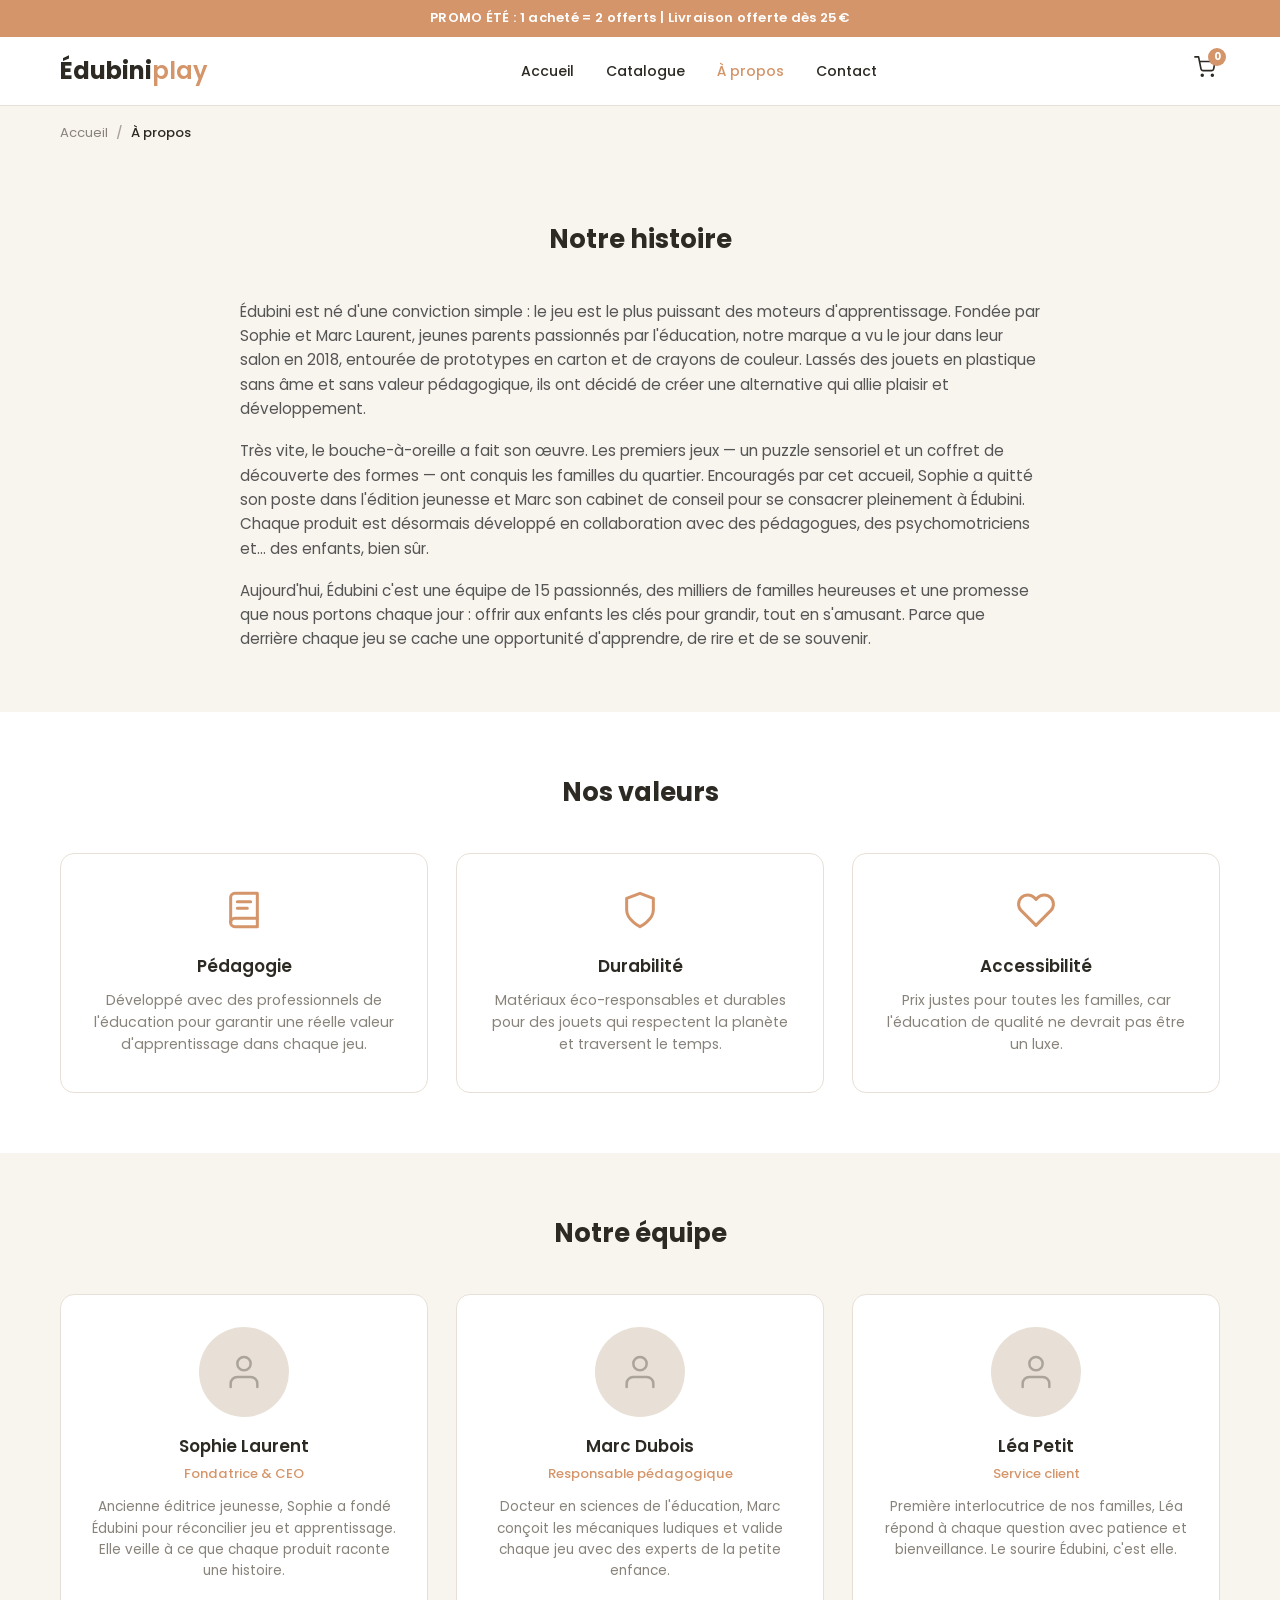
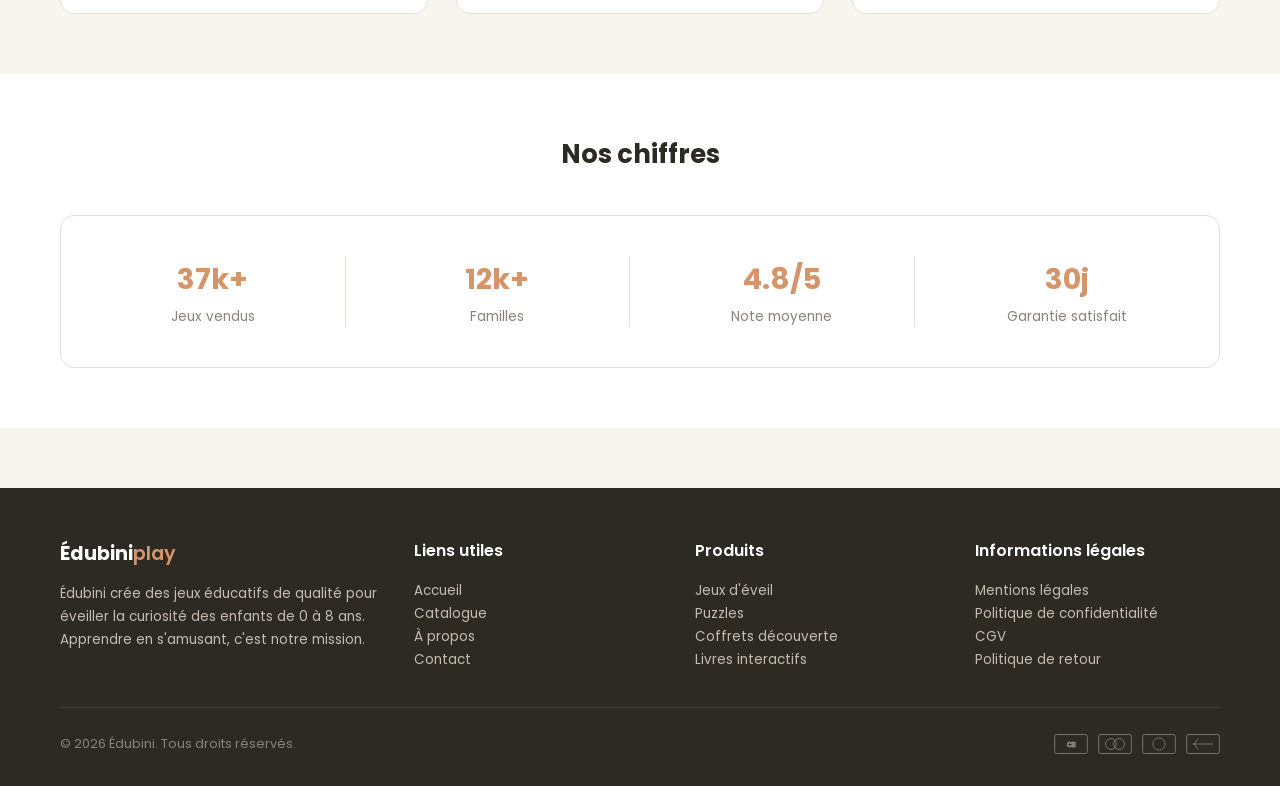
==== about.html @ 6d7222cc "feat: site e-commerce Édubini – pages produit, catalogue, panier, contact, à propos" ====
<!DOCTYPE html>
<html lang="fr">
<head>
  <meta charset="UTF-8">
  <meta name="viewport" content="width=device-width, initial-scale=1.0">
  <title>À propos - Édubiniplay</title>
  <link rel="preconnect" href="https://fonts.googleapis.com">
  <link rel="preconnect" href="https://fonts.gstatic.com" crossorigin>
  <link href="https://fonts.googleapis.com/css2?family=Poppins:wght@400;500;600;700&display=swap" rel="stylesheet">
  <style>
    *, *::before, *::after { box-sizing: border-box; margin: 0; padding: 0; }
    html { scroll-behavior: smooth; }
    body {
      font-family: 'Poppins', sans-serif;
      background: #f8f4ee;
      color: #2d2a24;
      line-height: 1.6;
    }
    a { text-decoration: none; color: inherit; }
    img { max-width: 100%; display: block; }
    ul { list-style: none; }

    /* Top promo bar */
    .promo-bar {
      background: #d4956a;
      color: #fff;
      text-align: center;
      font-size: 13px;
      font-weight: 600;
      padding: 8px;
      letter-spacing: 0.5px;
      letter-spacing: 0.3px;
    }

    /* Header */
    .header {
      position: sticky;
      top: 0;
      z-index: 100;
      background: #ffffff;
      border-bottom: 1px solid #e8e0d6;
    }
    .header-inner {
      max-width: 1200px;
      margin: 0 auto;
      padding: 0 20px;
      display: flex;
      align-items: center;
      justify-content: space-between;
      height: 68px;
    }
    .logo {
      font-size: 1.5rem;
      font-weight: 700;
      color: #2d2a24;
    }
    .logo span {
      color: #d4956a;
      font-weight: 600;
    }
    .nav { display: flex; align-items: center; gap: 32px; }
    .nav a {
      font-size: 0.88rem;
      font-weight: 500;
      color: #2d2a24;
      transition: color 0.2s;
    }
    .nav a:hover,
    .nav a.active { color: #d4956a; }

    .header-actions {
      display: flex;
      align-items: center;
      gap: 16px;
    }
    .cart-btn {
      position: relative;
      background: none;
      border: none;
      cursor: pointer;
      padding: 4px;
    }
    .cart-count {
      position: absolute;
      top: -4px;
      right: -6px;
      background: #d4956a;
      color: #fff;
      font-size: 0.65rem;
      font-weight: 700;
      min-width: 18px;
      height: 18px;
      border-radius: 9px;
      display: flex;
      align-items: center;
      justify-content: center;
      padding: 0 4px;
    }
    .menu-toggle {
      display: none;
      background: none;
      border: none;
      cursor: pointer;
      padding: 4px;
    }

    /* Container */
    .container {
      max-width: 1200px;
      margin: 0 auto;
      padding: 0 20px;
    }

    /* Breadcrumb */
    .breadcrumb {
      padding: 16px 0;
      font-size: 0.82rem;
      color: #88837a;
    }
    .breadcrumb a { color: #88837a; transition: color 0.2s; }
    .breadcrumb a:hover { color: #d4956a; }
    .breadcrumb span { color: #2d2a24; font-weight: 500; }
    .breadcrumb .sep { margin: 0 8px; color: #aaa49b; }

    /* Page title */
    .page-title {
      text-align: center;
      padding: 40px 0 20px;
    }
    .page-title h1 {
      font-size: 2rem;
      font-weight: 700;
      color: #2d2a24;
    }
    .page-title p {
      color: #88837a;
      font-size: 0.95rem;
      margin-top: 8px;
    }

    /* Section generic */
    .section {
      padding: 60px 0;
    }
    .section-title {
      text-align: center;
      font-size: 1.6rem;
      font-weight: 700;
      color: #2d2a24;
      margin-bottom: 40px;
    }

    /* Notre histoire */
    .story-content {
      max-width: 800px;
      margin: 0 auto;
    }
    .story-content p {
      color: #555;
      margin-bottom: 18px;
      font-size: 0.95rem;
    }
    .story-content p:last-child { margin-bottom: 0; }

    /* Values grid */
    .values-grid {
      display: grid;
      grid-template-columns: repeat(3, 1fr);
      gap: 28px;
    }
    .value-card {
      background: #ffffff;
      border-radius: 14px;
      padding: 36px 28px;
      text-align: center;
      border: 1px solid #e8e0d6;
      transition: box-shadow 0.25s, transform 0.25s;
    }
    .value-card:hover {
      box-shadow: 0 8px 28px rgba(0,0,0,0.06);
      transform: translateY(-3px);
    }
    .value-card svg {
      width: 40px;
      height: 40px;
      stroke: #d4956a;
      stroke-width: 1.8;
      fill: none;
      margin-bottom: 16px;
    }
    .value-card h3 {
      font-size: 1.05rem;
      font-weight: 600;
      color: #2d2a24;
      margin-bottom: 10px;
    }
    .value-card p {
      font-size: 0.88rem;
      color: #88837a;
      line-height: 1.55;
    }

    /* Team grid */
    .team-grid {
      display: grid;
      grid-template-columns: repeat(3, 1fr);
      gap: 28px;
    }
    .team-card {
      background: #ffffff;
      border-radius: 14px;
      padding: 32px 24px;
      text-align: center;
      border: 1px solid #e8e0d6;
      transition: box-shadow 0.25s;
    }
    .team-card:hover {
      box-shadow: 0 8px 28px rgba(0,0,0,0.06);
    }
    .team-card .avatar-placeholder {
      width: 90px;
      height: 90px;
      border-radius: 50%;
      background: #e8e0d6;
      margin: 0 auto 16px;
      display: flex;
      align-items: center;
      justify-content: center;
    }
    .team-card .avatar-placeholder svg {
      width: 40px;
      height: 40px;
      stroke: #aaa49b;
      stroke-width: 1.5;
      fill: none;
    }
    .team-card h3 {
      font-size: 1.05rem;
      font-weight: 600;
      color: #2d2a24;
      margin-bottom: 4px;
    }
    .team-card .role {
      font-size: 0.82rem;
      color: #d4956a;
      font-weight: 500;
      margin-bottom: 12px;
    }
    .team-card p {
      font-size: 0.85rem;
      color: #88837a;
      line-height: 1.55;
    }

    /* Stats row */
    .stats-row {
      display: grid;
      grid-template-columns: repeat(4, 1fr);
      gap: 20px;
      background: #ffffff;
      border-radius: 14px;
      border: 1px solid #e8e0d6;
      padding: 40px 20px;
    }
    .stat-item {
      text-align: center;
      border-right: 1px solid #e8e0d6;
      padding: 0 16px;
    }
    .stat-item:last-child { border-right: none; }
    .stat-number {
      font-size: 1.8rem;
      font-weight: 700;
      color: #d4956a;
    }
    .stat-label {
      font-size: 0.85rem;
      color: #88837a;
      margin-top: 4px;
    }

    /* Footer */
    .footer {
      background: #2d2a24;
      color: #c4bcb0;
      margin-top: 60px;
    }
    .footer-inner {
      max-width: 1200px;
      margin: 0 auto;
      padding: 50px 20px 30px;
    }
    .footer-grid {
      display: grid;
      grid-template-columns: 1.3fr 1fr 1fr 1fr;
      gap: 36px;
      padding-bottom: 36px;
      border-bottom: 1px solid rgba(196,188,176,0.15);
    }
    .footer-col h4 {
      color: #ffffff;
      font-size: 1rem;
      font-weight: 600;
      margin-bottom: 16px;
    }
    .footer-col p,
    .footer-col a {
      font-size: 0.84rem;
      color: #c4bcb0;
      line-height: 1.7;
    }
    .footer-col a {
      display: block;
      transition: color 0.2s;
    }
    .footer-col a:hover { color: #d4956a; }
    .footer-col .logo {
      font-size: 1.2rem;
      margin-bottom: 12px;
      display: inline-block;
    }
    .footer-bottom {
      display: flex;
      align-items: center;
      justify-content: space-between;
      padding-top: 24px;
      font-size: 0.8rem;
      color: #88837a;
    }
    .footer-bottom .payment-badges {
      display: flex;
      gap: 10px;
    }
    .footer-bottom .payment-badges svg {
      width: 34px;
      height: 24px;
      stroke: #88837a;
      stroke-width: 1.2;
      fill: none;
    }

    /* Mobile nav */
    .mobile-nav {
      display: none;
      background: #ffffff;
      border-bottom: 1px solid #e8e0d6;
      padding: 12px 20px;
    }
    .mobile-nav.open { display: block; }
    .mobile-nav a {
      display: block;
      padding: 10px 0;
      font-size: 0.9rem;
      font-weight: 500;
      color: #2d2a24;
      border-bottom: 1px solid #f0ebe4;
    }
    .mobile-nav a:last-child { border-bottom: none; }
    .mobile-nav a.active { color: #d4956a; }

    /* Responsive */
    @media (max-width: 900px) {
      .nav { display: none; }
      .menu-toggle { display: block; }
      .values-grid { grid-template-columns: 1fr; }
      .team-grid { grid-template-columns: 1fr; }
      .stats-row { grid-template-columns: repeat(2, 1fr); }
      .stat-item:nth-child(2) { border-right: none; }
      .stat-item:nth-child(3),
      .stat-item:nth-child(4) { border-top: 1px solid #e8e0d6; padding-top: 20px; }
      .stat-item:nth-child(3) { border-right: 1px solid #e8e0d6; }
      .stat-item:nth-child(4) { border-right: none; }
      .footer-grid { grid-template-columns: 1fr 1fr; }
      .footer-col:first-child { grid-column: 1 / -1; }
      .footer-bottom { flex-direction: column; gap: 14px; text-align: center; }
    }
    @media (max-width: 500px) {
      .stats-row { grid-template-columns: repeat(2, 1fr); gap: 0; }
      .stat-item { padding: 16px 12px; }
      .page-title h1 { font-size: 1.5rem; }
      .section { padding: 40px 0; }
      .section-title { font-size: 1.3rem; }
    }
  </style>
</head>
<body>

  <!-- Promo bar -->
  <div class="promo-bar">PROMO ÉTÉ : 1 acheté = 2 offerts | Livraison offerte dès 25€</div>

  <!-- Header -->
  <header class="header">
    <div class="header-inner">
      <a href="index.html" class="logo">Édubini<span>play</span></a>
      <nav class="nav">
        <a href="index.html">Accueil</a>
        <a href="collection.html">Catalogue</a>
        <a href="about.html" class="active">À propos</a>
        <a href="contact.html">Contact</a>
      </nav>
      <div class="header-actions">
        <a href="cart.html" class="cart-btn" aria-label="Panier">
          <svg width="22" height="22" viewBox="0 0 24 24" fill="none" stroke="#2d2a24" stroke-width="1.8" stroke-linecap="round" stroke-linejoin="round">
            <circle cx="9" cy="21" r="1"/><circle cx="20" cy="21" r="1"/>
            <path d="M1 1h4l2.68 13.39a2 2 0 0 0 2 1.61h9.72a2 2 0 0 0 2-1.61L23 6H6"/>
          </svg>
          <span class="cart-count">0</span>
        </a>
        <button class="menu-toggle" id="menuToggle" aria-label="Menu">
          <svg width="24" height="24" viewBox="0 0 24 24" fill="none" stroke="#2d2a24" stroke-width="2" stroke-linecap="round">
            <line x1="3" y1="6" x2="21" y2="6"/>
            <line x1="3" y1="12" x2="21" y2="12"/>
            <line x1="3" y1="18" x2="21" y2="18"/>
          </svg>
        </button>
      </div>
    </div>
    <div class="mobile-nav" id="mobileNav">
      <a href="index.html">Accueil</a>
      <a href="collection.html">Catalogue</a>
      <a href="about.html" class="active">À propos</a>
      <a href="contact.html">Contact</a>
    </div>
  </header>

  <main>
    <div class="container">
      <!-- Breadcrumb -->
      <nav class="breadcrumb">
        <a href="index.html">Accueil</a><span class="sep">/</span><span>À propos</span>
      </nav>
    </div>

    <!-- Notre histoire -->
    <section class="section">
      <div class="container">
        <h2 class="section-title">Notre histoire</h2>
        <div class="story-content">
          <p>Édubini est né d'une conviction simple : le jeu est le plus puissant des moteurs d'apprentissage. Fondée par Sophie et Marc Laurent, jeunes parents passionnés par l'éducation, notre marque a vu le jour dans leur salon en 2018, entourée de prototypes en carton et de crayons de couleur. Lassés des jouets en plastique sans âme et sans valeur pédagogique, ils ont décidé de créer une alternative qui allie plaisir et développement.</p>
          <p>Très vite, le bouche-à-oreille a fait son œuvre. Les premiers jeux — un puzzle sensoriel et un coffret de découverte des formes — ont conquis les familles du quartier. Encouragés par cet accueil, Sophie a quitté son poste dans l'édition jeunesse et Marc son cabinet de conseil pour se consacrer pleinement à Édubini. Chaque produit est désormais développé en collaboration avec des pédagogues, des psychomotriciens et… des enfants, bien sûr.</p>
          <p>Aujourd'hui, Édubini c'est une équipe de 15 passionnés, des milliers de familles heureuses et une promesse que nous portons chaque jour : offrir aux enfants les clés pour grandir, tout en s'amusant. Parce que derrière chaque jeu se cache une opportunité d'apprendre, de rire et de se souvenir.</p>
        </div>
      </div>
    </section>

    <!-- Nos valeurs -->
    <section class="section" style="background: #ffffff;">
      <div class="container">
        <h2 class="section-title">Nos valeurs</h2>
        <div class="values-grid">
          <div class="value-card">
            <svg viewBox="0 0 24 24" fill="none" stroke="currentColor" stroke-width="1.8" stroke-linecap="round" stroke-linejoin="round">
              <path d="M4 19.5A2.5 2.5 0 0 1 6.5 17H20"/>
              <path d="M6.5 2H20v20H6.5A2.5 2.5 0 0 1 4 19.5v-15A2.5 2.5 0 0 1 6.5 2z"/>
              <path d="M8 7h8M8 11h6"/>
            </svg>
            <h3>Pédagogie</h3>
            <p>Développé avec des professionnels de l'éducation pour garantir une réelle valeur d'apprentissage dans chaque jeu.</p>
          </div>
          <div class="value-card">
            <svg viewBox="0 0 24 24" fill="none" stroke="currentColor" stroke-width="1.8" stroke-linecap="round" stroke-linejoin="round">
              <path d="M12 22s8-4 8-10V5l-8-3-8 3v7c0 6 8 10 8 10z"/>
            </svg>
            <h3>Durabilité</h3>
            <p>Matériaux éco-responsables et durables pour des jouets qui respectent la planète et traversent le temps.</p>
          </div>
          <div class="value-card">
            <svg viewBox="0 0 24 24" fill="none" stroke="currentColor" stroke-width="1.8" stroke-linecap="round" stroke-linejoin="round">
              <path d="M20.84 4.61a5.5 5.5 0 0 0-7.78 0L12 5.67l-1.06-1.06a5.5 5.5 0 0 0-7.78 7.78l1.06 1.06L12 21.23l7.78-7.78 1.06-1.06a5.5 5.5 0 0 0 0-7.78z"/>
            </svg>
            <h3>Accessibilité</h3>
            <p>Prix justes pour toutes les familles, car l'éducation de qualité ne devrait pas être un luxe.</p>
          </div>
        </div>
      </div>
    </section>

    <!-- Notre équipe -->
    <section class="section">
      <div class="container">
        <h2 class="section-title">Notre équipe</h2>
        <div class="team-grid">
          <div class="team-card">
            <div class="avatar-placeholder">
              <svg viewBox="0 0 24 24" fill="none" stroke="currentColor" stroke-width="1.5" stroke-linecap="round" stroke-linejoin="round">
                <path d="M20 21v-2a4 4 0 0 0-4-4H8a4 4 0 0 0-4 4v2"/>
                <circle cx="12" cy="7" r="4"/>
              </svg>
            </div>
            <h3>Sophie Laurent</h3>
            <div class="role">Fondatrice & CEO</div>
            <p>Ancienne éditrice jeunesse, Sophie a fondé Édubini pour réconcilier jeu et apprentissage. Elle veille à ce que chaque produit raconte une histoire.</p>
          </div>
          <div class="team-card">
            <div class="avatar-placeholder">
              <svg viewBox="0 0 24 24" fill="none" stroke="currentColor" stroke-width="1.5" stroke-linecap="round" stroke-linejoin="round">
                <path d="M20 21v-2a4 4 0 0 0-4-4H8a4 4 0 0 0-4 4v2"/>
                <circle cx="12" cy="7" r="4"/>
              </svg>
            </div>
            <h3>Marc Dubois</h3>
            <div class="role">Responsable pédagogique</div>
            <p>Docteur en sciences de l'éducation, Marc conçoit les mécaniques ludiques et valide chaque jeu avec des experts de la petite enfance.</p>
          </div>
          <div class="team-card">
            <div class="avatar-placeholder">
              <svg viewBox="0 0 24 24" fill="none" stroke="currentColor" stroke-width="1.5" stroke-linecap="round" stroke-linejoin="round">
                <path d="M20 21v-2a4 4 0 0 0-4-4H8a4 4 0 0 0-4 4v2"/>
                <circle cx="12" cy="7" r="4"/>
              </svg>
            </div>
            <h3>Léa Petit</h3>
            <div class="role">Service client</div>
            <p>Première interlocutrice de nos familles, Léa répond à chaque question avec patience et bienveillance. Le sourire Édubini, c'est elle.</p>
          </div>
        </div>
      </div>
    </section>

    <!-- Nos chiffres -->
    <section class="section" style="background: #ffffff;">
      <div class="container">
        <h2 class="section-title">Nos chiffres</h2>
        <div class="stats-row">
          <div class="stat-item">
            <div class="stat-number">37k+</div>
            <div class="stat-label">Jeux vendus</div>
          </div>
          <div class="stat-item">
            <div class="stat-number">12k+</div>
            <div class="stat-label">Familles</div>
          </div>
          <div class="stat-item">
            <div class="stat-number">4.8/5</div>
            <div class="stat-label">Note moyenne</div>
          </div>
          <div class="stat-item">
            <div class="stat-number">30j</div>
            <div class="stat-label">Garantie satisfait</div>
          </div>
        </div>
      </div>
    </section>
  </main>

  <!-- Footer -->
  <footer class="footer">
    <div class="footer-inner">
      <div class="footer-grid">
        <div class="footer-col">
          <a href="index.html" class="logo" style="color:#fff;">Édubini<span style="color:#d4956a;">play</span></a>
          <p>Édubini crée des jeux éducatifs de qualité pour éveiller la curiosité des enfants de 0 à 8 ans. Apprendre en s'amusant, c'est notre mission.</p>
        </div>
        <div class="footer-col">
          <h4>Liens utiles</h4>
          <a href="index.html">Accueil</a>
<a href="collection.html">Catalogue</a>
        <a href="about.html">À propos</a>
        <a href="contact.html">Contact</a>
        </div>
        <div class="footer-col">
          <h4>Produits</h4>
          <a href="#">Jeux d'éveil</a>
          <a href="#">Puzzles</a>
          <a href="#">Coffrets découverte</a>
          <a href="#">Livres interactifs</a>
        </div>
        <div class="footer-col">
          <h4>Informations légales</h4>
          <a href="#">Mentions légales</a>
          <a href="#">Politique de confidentialité</a>
          <a href="#">CGV</a>
          <a href="#">Politique de retour</a>
        </div>
      </div>
      <div class="footer-bottom">
        <span>&copy; 2026 Édubini. Tous droits réservés.</span>
        <div class="payment-badges">
          <svg viewBox="0 0 50 32" fill="none" stroke="currentColor" stroke-width="1.2">
            <rect x="1" y="2" width="48" height="28" rx="3"/>
            <text x="25" y="20" text-anchor="middle" font-size="10" font-weight="600" fill="currentColor">CB</text>
          </svg>
          <svg viewBox="0 0 50 32" fill="none" stroke="currentColor" stroke-width="1.2">
            <rect x="1" y="2" width="48" height="28" rx="3"/>
            <circle cx="19" cy="16" r="8" stroke="currentColor"/>
            <circle cx="31" cy="16" r="8" stroke="currentColor"/>
          </svg>
          <svg viewBox="0 0 50 32" fill="none" stroke="currentColor" stroke-width="1.2">
            <rect x="1" y="2" width="48" height="28" rx="3"/>
            <circle cx="25" cy="16" r="9" stroke="currentColor"/>
          </svg>
          <svg viewBox="0 0 50 32" fill="none" stroke="currentColor" stroke-width="1.2">
            <rect x="1" y="2" width="48" height="28" rx="3"/>
            <path d="M10 16h30M18 8l-6 8 6 8" stroke="currentColor"/>
          </svg>
        </div>
      </div>
    </div>
  </footer>

  <script src="main.js"></script>
</body>
</html>
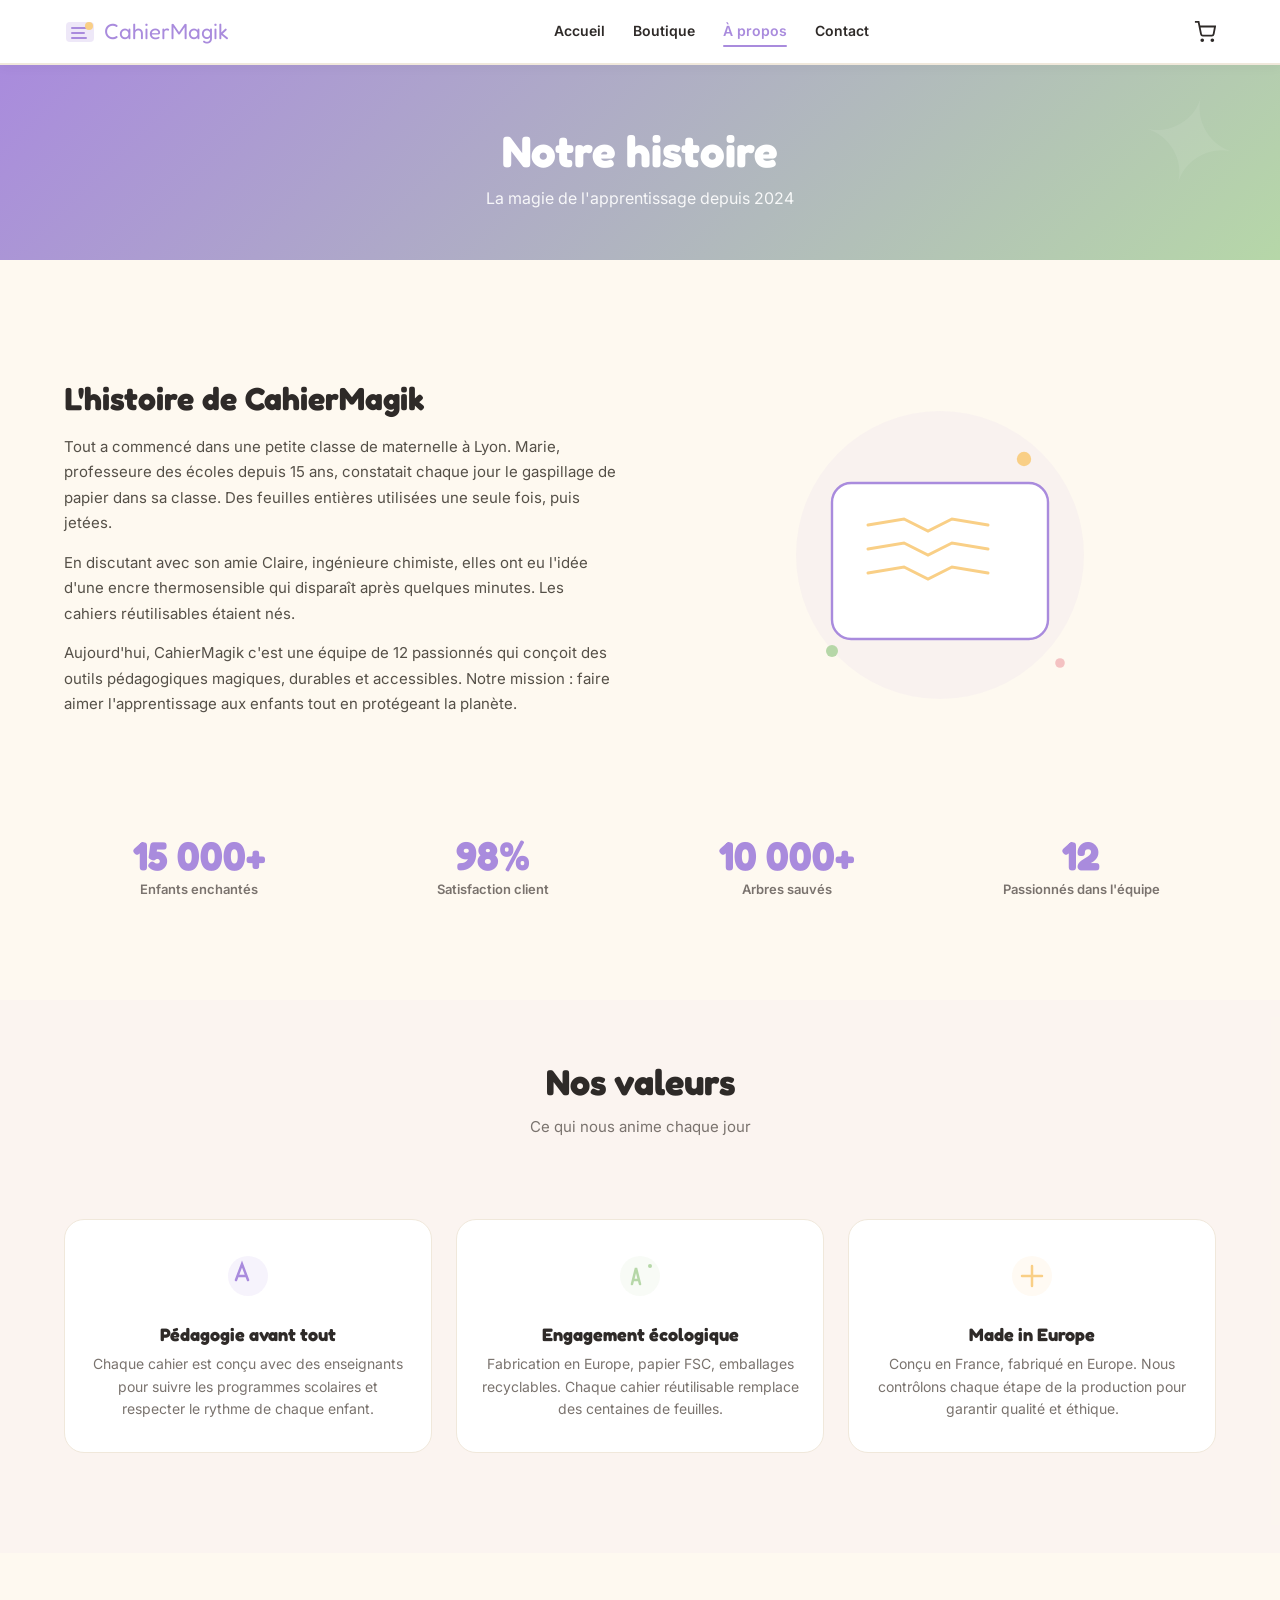
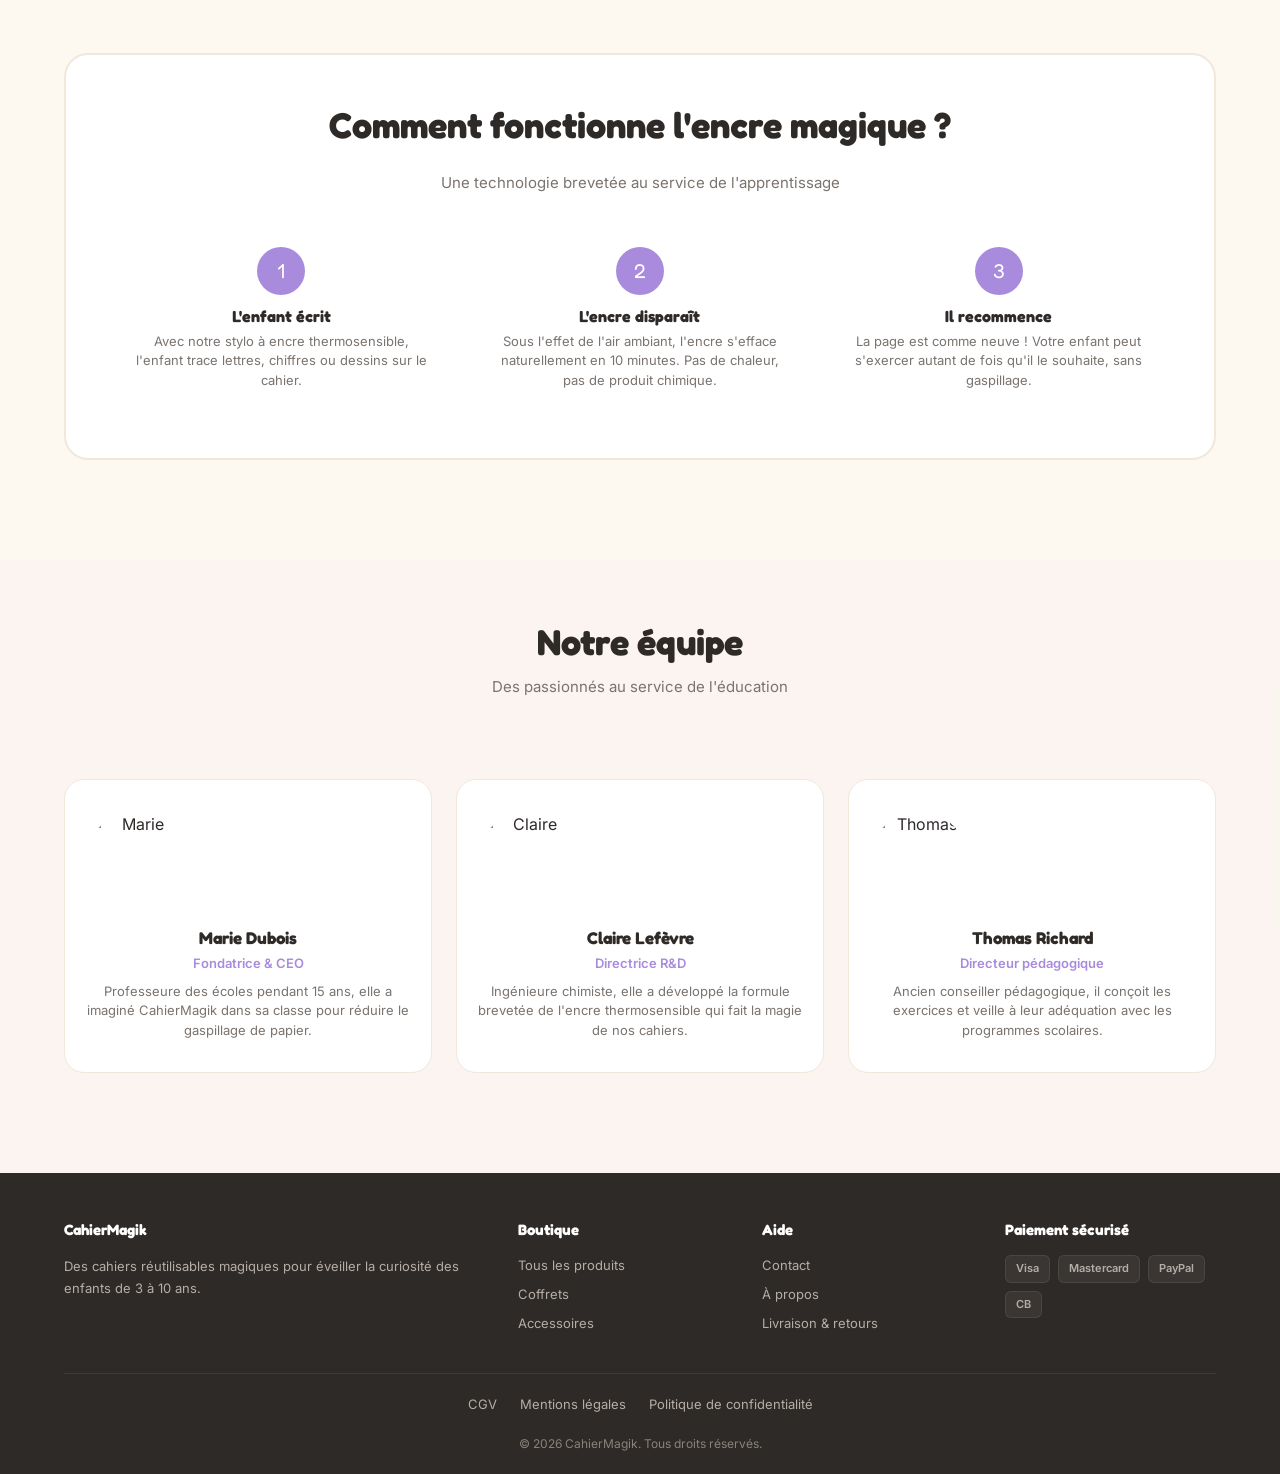
==== commit e19feb23: "Initial commit: CahierMagik site complet - 8 pages e-commerce" ====
--- a/about.html
+++ b/about.html
@@ -1,603 +1,366 @@
-<!DOCTYPE html>
+<!doctype html>
 <html lang="fr">
 <head>
-  <meta charset="UTF-8">
-  <meta name="viewport" content="width=device-width, initial-scale=1.0">
-  <title>À propos - Édubiniplay</title>
-  <link rel="preconnect" href="https://fonts.googleapis.com">
-  <link rel="preconnect" href="https://fonts.gstatic.com" crossorigin>
-  <link href="https://fonts.googleapis.com/css2?family=Poppins:wght@400;500;600;700&display=swap" rel="stylesheet">
+  <meta charset="utf-8" />
+  <meta name="viewport" content="width=device-width, initial-scale=1" />
+  <title>À propos – CahierMagik</title>
+  <link rel="stylesheet" href="style.css" />
+  <link rel="preconnect" href="https://fonts.googleapis.com" />
+  <link rel="preconnect" href="https://fonts.gstatic.com" crossorigin />
+  <link href="https://fonts.googleapis.com/css2?family=Fredoka+One&family=Inter:wght@400;500;600;700&display=swap" rel="stylesheet" />
   <style>
-    *, *::before, *::after { box-sizing: border-box; margin: 0; padding: 0; }
-    html { scroll-behavior: smooth; }
-    body {
-      font-family: 'Poppins', sans-serif;
-      background: #f8f4ee;
-      color: #2d2a24;
+    /* ─────── PAGE À PROPOS ─────── */
+
+    .about-story {
+      display: grid;
+      grid-template-columns: 1fr 1fr;
+      gap: 48px;
+      align-items: center;
+      padding: 60px 0;
+    }
+    @media (max-width: 700px) { .about-story { grid-template-columns: 1fr; text-align: center; } }
+    .about-story h2 {
+      font-family: 'Fredoka One', 'Poppins', sans-serif;
+      font-size: 32px;
+      margin-bottom: 16px;
+    }
+    .about-story p {
+      font-size: 15px;
+      color: #555048;
+      line-height: 1.7;
+      margin-bottom: 14px;
+    }
+    .about-story svg { max-width: 360px; height: auto; }
+
+    .values-list {
+      display: grid;
+      grid-template-columns: repeat(3, 1fr);
+      gap: 24px;
+      padding: 40px 0;
+    }
+    @media (max-width: 600px) { .values-list { grid-template-columns: 1fr; } }
+    .value-item {
+      background: #fff;
+      border-radius: 20px;
+      padding: 32px 24px;
+      border: 1px solid #f0e8db;
+      text-align: center;
+    }
+    .value-item svg { width: 48px; height: 48px; margin-bottom: 16px; }
+    .value-item h3 {
+      font-family: 'Fredoka One', 'Poppins', sans-serif;
+      font-size: 18px;
+      margin-bottom: 8px;
+    }
+    .value-item p {
+      font-size: 14px;
+      color: #7a736e;
       line-height: 1.6;
     }
-    a { text-decoration: none; color: inherit; }
-    img { max-width: 100%; display: block; }
-    ul { list-style: none; }
-
-    /* Top promo bar */
-    .promo-bar {
-      background: #d4956a;
+
+    .team-grid {
+      display: grid;
+      grid-template-columns: repeat(3, 1fr);
+      gap: 24px;
+      padding: 40px 0;
+    }
+    @media (max-width: 700px) { .team-grid { grid-template-columns: 1fr; } }
+    .team-card {
+      text-align: center;
+      background: #fff;
+      border-radius: 20px;
+      padding: 32px 20px;
+      border: 1px solid #f0e8db;
+    }
+    .team-card img {
+      width: 100px;
+      height: 100px;
+      border-radius: 50%;
+      object-fit: cover;
+      margin-bottom: 16px;
+    }
+    .team-card h3 {
+      font-family: 'Fredoka One', 'Poppins', sans-serif;
+      font-size: 17px;
+    }
+    .team-card .role {
+      font-size: 13px;
+      color: #a98bdd;
+      font-weight: 600;
+      margin: 4px 0 8px;
+    }
+    .team-card p {
+      font-size: 13px;
+      color: #7a736e;
+      line-height: 1.5;
+    }
+
+    .ink-section {
+      background: #fff;
+      border-radius: 24px;
+      padding: 48px;
+      margin: 40px 0;
+      border: 2px solid #f0e8db;
+    }
+    @media (max-width: 600px) { .ink-section { padding: 32px 24px; } }
+    .ink-section h2 { margin-bottom: 24px; }
+    .ink-steps {
+      display: grid;
+      grid-template-columns: repeat(3, 1fr);
+      gap: 24px;
+    }
+    @media (max-width: 600px) { .ink-steps { grid-template-columns: 1fr; } }
+    .ink-step {
+      text-align: center;
+      padding: 20px;
+    }
+    .ink-step .num {
+      width: 48px;
+      height: 48px;
+      border-radius: 50%;
+      background: #a98bdd;
       color: #fff;
+      display: grid;
+      place-items: center;
+      font-family: 'Fredoka One', 'Poppins', sans-serif;
+      font-size: 20px;
+      margin: 0 auto 12px;
+    }
+    .ink-step h4 {
+      font-family: 'Fredoka One', 'Poppins', sans-serif;
+      font-size: 16px;
+      margin-bottom: 6px;
+    }
+    .ink-step p {
+      font-size: 13px;
+      color: #7a736e;
+      line-height: 1.5;
+    }
+
+    .numbers-row {
+      display: grid;
+      grid-template-columns: repeat(4, 1fr);
+      gap: 24px;
+      padding: 40px 0;
       text-align: center;
-      font-size: 13px;
-      font-weight: 600;
-      padding: 8px;
-      letter-spacing: 0.5px;
-      letter-spacing: 0.3px;
-    }
-
-    /* Header */
-    .header {
-      position: sticky;
-      top: 0;
-      z-index: 100;
-      background: #ffffff;
-      border-bottom: 1px solid #e8e0d6;
-    }
-    .header-inner {
-      max-width: 1200px;
-      margin: 0 auto;
-      padding: 0 20px;
-      display: flex;
-      align-items: center;
-      justify-content: space-between;
-      height: 68px;
-    }
-    .logo {
-      font-size: 1.5rem;
-      font-weight: 700;
-      color: #2d2a24;
-    }
-    .logo span {
-      color: #d4956a;
-      font-weight: 600;
-    }
-    .nav { display: flex; align-items: center; gap: 32px; }
-    .nav a {
-      font-size: 0.88rem;
-      font-weight: 500;
-      color: #2d2a24;
-      transition: color 0.2s;
-    }
-    .nav a:hover,
-    .nav a.active { color: #d4956a; }
-
-    .header-actions {
-      display: flex;
-      align-items: center;
-      gap: 16px;
-    }
-    .cart-btn {
-      position: relative;
-      background: none;
-      border: none;
-      cursor: pointer;
-      padding: 4px;
-    }
-    .cart-count {
-      position: absolute;
-      top: -4px;
-      right: -6px;
-      background: #d4956a;
-      color: #fff;
-      font-size: 0.65rem;
-      font-weight: 700;
-      min-width: 18px;
-      height: 18px;
-      border-radius: 9px;
-      display: flex;
-      align-items: center;
-      justify-content: center;
-      padding: 0 4px;
-    }
-    .menu-toggle {
-      display: none;
-      background: none;
-      border: none;
-      cursor: pointer;
-      padding: 4px;
-    }
-
-    /* Container */
-    .container {
-      max-width: 1200px;
-      margin: 0 auto;
-      padding: 0 20px;
-    }
-
-    /* Breadcrumb */
-    .breadcrumb {
-      padding: 16px 0;
-      font-size: 0.82rem;
-      color: #88837a;
-    }
-    .breadcrumb a { color: #88837a; transition: color 0.2s; }
-    .breadcrumb a:hover { color: #d4956a; }
-    .breadcrumb span { color: #2d2a24; font-weight: 500; }
-    .breadcrumb .sep { margin: 0 8px; color: #aaa49b; }
-
-    /* Page title */
-    .page-title {
-      text-align: center;
-      padding: 40px 0 20px;
-    }
-    .page-title h1 {
-      font-size: 2rem;
-      font-weight: 700;
-      color: #2d2a24;
-    }
-    .page-title p {
-      color: #88837a;
-      font-size: 0.95rem;
-      margin-top: 8px;
-    }
-
-    /* Section generic */
-    .section {
-      padding: 60px 0;
-    }
-    .section-title {
-      text-align: center;
-      font-size: 1.6rem;
-      font-weight: 700;
-      color: #2d2a24;
-      margin-bottom: 40px;
-    }
-
-    /* Notre histoire */
-    .story-content {
-      max-width: 800px;
-      margin: 0 auto;
-    }
-    .story-content p {
-      color: #555;
-      margin-bottom: 18px;
-      font-size: 0.95rem;
-    }
-    .story-content p:last-child { margin-bottom: 0; }
-
-    /* Values grid */
-    .values-grid {
-      display: grid;
-      grid-template-columns: repeat(3, 1fr);
-      gap: 28px;
-    }
-    .value-card {
-      background: #ffffff;
-      border-radius: 14px;
-      padding: 36px 28px;
-      text-align: center;
-      border: 1px solid #e8e0d6;
-      transition: box-shadow 0.25s, transform 0.25s;
-    }
-    .value-card:hover {
-      box-shadow: 0 8px 28px rgba(0,0,0,0.06);
-      transform: translateY(-3px);
-    }
-    .value-card svg {
-      width: 40px;
-      height: 40px;
-      stroke: #d4956a;
-      stroke-width: 1.8;
-      fill: none;
-      margin-bottom: 16px;
-    }
-    .value-card h3 {
-      font-size: 1.05rem;
-      font-weight: 600;
-      color: #2d2a24;
-      margin-bottom: 10px;
-    }
-    .value-card p {
-      font-size: 0.88rem;
-      color: #88837a;
-      line-height: 1.55;
-    }
-
-    /* Team grid */
-    .team-grid {
-      display: grid;
-      grid-template-columns: repeat(3, 1fr);
-      gap: 28px;
-    }
-    .team-card {
-      background: #ffffff;
-      border-radius: 14px;
-      padding: 32px 24px;
-      text-align: center;
-      border: 1px solid #e8e0d6;
-      transition: box-shadow 0.25s;
-    }
-    .team-card:hover {
-      box-shadow: 0 8px 28px rgba(0,0,0,0.06);
-    }
-    .team-card .avatar-placeholder {
-      width: 90px;
-      height: 90px;
-      border-radius: 50%;
-      background: #e8e0d6;
-      margin: 0 auto 16px;
-      display: flex;
-      align-items: center;
-      justify-content: center;
-    }
-    .team-card .avatar-placeholder svg {
-      width: 40px;
-      height: 40px;
-      stroke: #aaa49b;
-      stroke-width: 1.5;
-      fill: none;
-    }
-    .team-card h3 {
-      font-size: 1.05rem;
-      font-weight: 600;
-      color: #2d2a24;
-      margin-bottom: 4px;
-    }
-    .team-card .role {
-      font-size: 0.82rem;
-      color: #d4956a;
-      font-weight: 500;
-      margin-bottom: 12px;
-    }
-    .team-card p {
-      font-size: 0.85rem;
-      color: #88837a;
-      line-height: 1.55;
-    }
-
-    /* Stats row */
-    .stats-row {
-      display: grid;
-      grid-template-columns: repeat(4, 1fr);
-      gap: 20px;
-      background: #ffffff;
-      border-radius: 14px;
-      border: 1px solid #e8e0d6;
-      padding: 40px 20px;
-    }
-    .stat-item {
-      text-align: center;
-      border-right: 1px solid #e8e0d6;
-      padding: 0 16px;
-    }
-    .stat-item:last-child { border-right: none; }
-    .stat-number {
-      font-size: 1.8rem;
-      font-weight: 700;
-      color: #d4956a;
-    }
-    .stat-label {
-      font-size: 0.85rem;
-      color: #88837a;
-      margin-top: 4px;
-    }
-
-    /* Footer */
-    .footer {
-      background: #2d2a24;
-      color: #c4bcb0;
-      margin-top: 60px;
-    }
-    .footer-inner {
-      max-width: 1200px;
-      margin: 0 auto;
-      padding: 50px 20px 30px;
-    }
-    .footer-grid {
-      display: grid;
-      grid-template-columns: 1.3fr 1fr 1fr 1fr;
-      gap: 36px;
-      padding-bottom: 36px;
-      border-bottom: 1px solid rgba(196,188,176,0.15);
-    }
-    .footer-col h4 {
-      color: #ffffff;
-      font-size: 1rem;
-      font-weight: 600;
-      margin-bottom: 16px;
-    }
-    .footer-col p,
-    .footer-col a {
-      font-size: 0.84rem;
-      color: #c4bcb0;
-      line-height: 1.7;
-    }
-    .footer-col a {
-      display: block;
-      transition: color 0.2s;
-    }
-    .footer-col a:hover { color: #d4956a; }
-    .footer-col .logo {
-      font-size: 1.2rem;
-      margin-bottom: 12px;
-      display: inline-block;
-    }
-    .footer-bottom {
-      display: flex;
-      align-items: center;
-      justify-content: space-between;
-      padding-top: 24px;
-      font-size: 0.8rem;
-      color: #88837a;
-    }
-    .footer-bottom .payment-badges {
-      display: flex;
-      gap: 10px;
-    }
-    .footer-bottom .payment-badges svg {
-      width: 34px;
-      height: 24px;
-      stroke: #88837a;
-      stroke-width: 1.2;
-      fill: none;
-    }
-
-    /* Mobile nav */
-    .mobile-nav {
-      display: none;
-      background: #ffffff;
-      border-bottom: 1px solid #e8e0d6;
-      padding: 12px 20px;
-    }
-    .mobile-nav.open { display: block; }
-    .mobile-nav a {
-      display: block;
-      padding: 10px 0;
-      font-size: 0.9rem;
-      font-weight: 500;
-      color: #2d2a24;
-      border-bottom: 1px solid #f0ebe4;
-    }
-    .mobile-nav a:last-child { border-bottom: none; }
-    .mobile-nav a.active { color: #d4956a; }
-
-    /* Responsive */
-    @media (max-width: 900px) {
-      .nav { display: none; }
-      .menu-toggle { display: block; }
-      .values-grid { grid-template-columns: 1fr; }
-      .team-grid { grid-template-columns: 1fr; }
-      .stats-row { grid-template-columns: repeat(2, 1fr); }
-      .stat-item:nth-child(2) { border-right: none; }
-      .stat-item:nth-child(3),
-      .stat-item:nth-child(4) { border-top: 1px solid #e8e0d6; padding-top: 20px; }
-      .stat-item:nth-child(3) { border-right: 1px solid #e8e0d6; }
-      .stat-item:nth-child(4) { border-right: none; }
-      .footer-grid { grid-template-columns: 1fr 1fr; }
-      .footer-col:first-child { grid-column: 1 / -1; }
-      .footer-bottom { flex-direction: column; gap: 14px; text-align: center; }
-    }
-    @media (max-width: 500px) {
-      .stats-row { grid-template-columns: repeat(2, 1fr); gap: 0; }
-      .stat-item { padding: 16px 12px; }
-      .page-title h1 { font-size: 1.5rem; }
-      .section { padding: 40px 0; }
-      .section-title { font-size: 1.3rem; }
-    }
+    }
+    @media (max-width: 600px) { .numbers-row { grid-template-columns: repeat(2, 1fr); } }
+    .num-item h3 {
+      font-family: 'Fredoka One', 'Poppins', sans-serif;
+      font-size: 40px;
+      color: #a98bdd;
+    }
+    .num-item p { font-size: 13px; color: #7a736e; font-weight: 600; }
   </style>
 </head>
 <body>
 
-  <!-- Promo bar -->
-  <div class="promo-bar">PROMO ÉTÉ : 1 acheté = 2 offerts | Livraison offerte dès 25€</div>
-
-  <!-- Header -->
   <header class="header">
-    <div class="header-inner">
-      <a href="index.html" class="logo">Édubini<span>play</span></a>
-      <nav class="nav">
+    <div class="container">
+      <a href="index.html" class="logo">
+        <svg viewBox="0 0 32 32" fill="none">
+          <rect x="2" y="6" width="28" height="20" rx="4" fill="#a98bdd" opacity="0.2"/>
+          <path d="M8 12h16M8 17h12M8 22h14" stroke="#a98bdd" stroke-width="2" stroke-linecap="round"/>
+          <circle cx="25" cy="10" r="4" fill="#f9cf86"/>
+        </svg>
+        CahierMagik
+      </a>
+      <button class="menu-toggle" id="menu-toggle" aria-label="Menu">
+        <svg viewBox="0 0 24 24" fill="none" stroke="currentColor" stroke-width="2"><path d="M3 6h18M3 12h18M3 18h18"/></svg>
+      </button>
+      <nav class="nav-links" id="nav-links">
         <a href="index.html">Accueil</a>
-        <a href="collection.html">Catalogue</a>
+        <a href="collection.html">Boutique</a>
         <a href="about.html" class="active">À propos</a>
         <a href="contact.html">Contact</a>
       </nav>
       <div class="header-actions">
-        <a href="cart.html" class="cart-btn" aria-label="Panier">
-          <svg width="22" height="22" viewBox="0 0 24 24" fill="none" stroke="#2d2a24" stroke-width="1.8" stroke-linecap="round" stroke-linejoin="round">
+        <a href="cart.html" class="cart-icon-wrap">
+          <svg viewBox="0 0 24 24" fill="none" stroke="currentColor" stroke-width="2">
             <circle cx="9" cy="21" r="1"/><circle cx="20" cy="21" r="1"/>
-            <path d="M1 1h4l2.68 13.39a2 2 0 0 0 2 1.61h9.72a2 2 0 0 0 2-1.61L23 6H6"/>
-          </svg>
-          <span class="cart-count">0</span>
+            <path d="M1 1h4l2.68 13.39a2 2 0 002 1.61h9.72a2 2 0 002-1.61L23 6H6"/>
+          </svg>
+          <span class="cart-badge" id="cart-badge">0</span>
         </a>
-        <button class="menu-toggle" id="menuToggle" aria-label="Menu">
-          <svg width="24" height="24" viewBox="0 0 24 24" fill="none" stroke="#2d2a24" stroke-width="2" stroke-linecap="round">
-            <line x1="3" y1="6" x2="21" y2="6"/>
-            <line x1="3" y1="12" x2="21" y2="12"/>
-            <line x1="3" y1="18" x2="21" y2="18"/>
-          </svg>
-        </button>
-      </div>
-    </div>
-    <div class="mobile-nav" id="mobileNav">
-      <a href="index.html">Accueil</a>
-      <a href="collection.html">Catalogue</a>
-      <a href="about.html" class="active">À propos</a>
-      <a href="contact.html">Contact</a>
+      </div>
     </div>
   </header>
 
-  <main>
-    <div class="container">
-      <!-- Breadcrumb -->
-      <nav class="breadcrumb">
-        <a href="index.html">Accueil</a><span class="sep">/</span><span>À propos</span>
-      </nav>
-    </div>
-
-    <!-- Notre histoire -->
-    <section class="section">
-      <div class="container">
-        <h2 class="section-title">Notre histoire</h2>
-        <div class="story-content">
-          <p>Édubini est né d'une conviction simple : le jeu est le plus puissant des moteurs d'apprentissage. Fondée par Sophie et Marc Laurent, jeunes parents passionnés par l'éducation, notre marque a vu le jour dans leur salon en 2018, entourée de prototypes en carton et de crayons de couleur. Lassés des jouets en plastique sans âme et sans valeur pédagogique, ils ont décidé de créer une alternative qui allie plaisir et développement.</p>
-          <p>Très vite, le bouche-à-oreille a fait son œuvre. Les premiers jeux — un puzzle sensoriel et un coffret de découverte des formes — ont conquis les familles du quartier. Encouragés par cet accueil, Sophie a quitté son poste dans l'édition jeunesse et Marc son cabinet de conseil pour se consacrer pleinement à Édubini. Chaque produit est désormais développé en collaboration avec des pédagogues, des psychomotriciens et… des enfants, bien sûr.</p>
-          <p>Aujourd'hui, Édubini c'est une équipe de 15 passionnés, des milliers de familles heureuses et une promesse que nous portons chaque jour : offrir aux enfants les clés pour grandir, tout en s'amusant. Parce que derrière chaque jeu se cache une opportunité d'apprendre, de rire et de se souvenir.</p>
-        </div>
-      </div>
-    </section>
-
-    <!-- Nos valeurs -->
-    <section class="section" style="background: #ffffff;">
-      <div class="container">
-        <h2 class="section-title">Nos valeurs</h2>
-        <div class="values-grid">
-          <div class="value-card">
-            <svg viewBox="0 0 24 24" fill="none" stroke="currentColor" stroke-width="1.8" stroke-linecap="round" stroke-linejoin="round">
-              <path d="M4 19.5A2.5 2.5 0 0 1 6.5 17H20"/>
-              <path d="M6.5 2H20v20H6.5A2.5 2.5 0 0 1 4 19.5v-15A2.5 2.5 0 0 1 6.5 2z"/>
-              <path d="M8 7h8M8 11h6"/>
-            </svg>
-            <h3>Pédagogie</h3>
-            <p>Développé avec des professionnels de l'éducation pour garantir une réelle valeur d'apprentissage dans chaque jeu.</p>
+  <section class="page-hero">
+    <div class="container">
+      <h1>Notre histoire</h1>
+      <p>La magie de l'apprentissage depuis 2024</p>
+    </div>
+  </section>
+
+  <section class="section">
+    <div class="container">
+      <div class="about-story">
+        <div>
+          <h2>L'histoire de CahierMagik</h2>
+          <p>Tout a commencé dans une petite classe de maternelle à Lyon. Marie, professeure des écoles depuis 15 ans, constatait chaque jour le gaspillage de papier dans sa classe. Des feuilles entières utilisées une seule fois, puis jetées.</p>
+          <p>En discutant avec son amie Claire, ingénieure chimiste, elles ont eu l'idée d'une encre thermosensible qui disparaît après quelques minutes. Les cahiers réutilisables étaient nés.</p>
+          <p>Aujourd'hui, CahierMagik c'est une équipe de 12 passionnés qui conçoit des outils pédagogiques magiques, durables et accessibles. Notre mission : faire aimer l'apprentissage aux enfants tout en protégeant la planète.</p>
+        </div>
+        <div style="display:flex;justify-content:center">
+          <svg viewBox="0 0 300 280" fill="none">
+            <circle cx="150" cy="140" r="120" fill="rgba(169,139,221,0.06)"/>
+            <rect x="60" y="80" width="180" height="130" rx="16" fill="#fff" stroke="#a98bdd" stroke-width="2"/>
+            <path d="M90 115l30-5 20 10 20-10 30 5M90 135l30-5 20 10 20-10 30 5M90 155l30-5 20 10 20-10 30 5" stroke="#f9cf86" stroke-width="2.5" stroke-linecap="round"/>
+            <circle cx="220" cy="60" r="6" fill="#f9cf86"/>
+            <circle cx="60" cy="220" r="5" fill="#b6d7a8"/>
+            <circle cx="250" cy="230" r="4" fill="#f4c2c2"/>
+          </svg>
+        </div>
+      </div>
+
+      <div class="numbers-row">
+        <div class="num-item">
+          <h3>15 000+</h3>
+          <p>Enfants enchantés</p>
+        </div>
+        <div class="num-item">
+          <h3>98%</h3>
+          <p>Satisfaction client</p>
+        </div>
+        <div class="num-item">
+          <h3>10 000+</h3>
+          <p>Arbres sauvés</p>
+        </div>
+        <div class="num-item">
+          <h3>12</h3>
+          <p>Passionnés dans l'équipe</p>
+        </div>
+      </div>
+    </div>
+  </section>
+
+  <section class="section section-light">
+    <div class="container">
+      <h2 class="section-title">Nos valeurs</h2>
+      <p class="section-sub">Ce qui nous anime chaque jour</p>
+      <div class="values-list">
+        <div class="value-item">
+          <svg viewBox="0 0 48 48" fill="none">
+            <circle cx="24" cy="24" r="20" fill="#a98bdd" opacity="0.1"/>
+            <path d="M12 28l6-16 6 16M14 24h8" stroke="#a98bdd" stroke-width="2.5" stroke-linecap="round"/>
+          </svg>
+          <h3>Pédagogie avant tout</h3>
+          <p>Chaque cahier est conçu avec des enseignants pour suivre les programmes scolaires et respecter le rythme de chaque enfant.</p>
+        </div>
+        <div class="value-item">
+          <svg viewBox="0 0 48 48" fill="none">
+            <circle cx="24" cy="24" r="20" fill="#b6d7a8" opacity="0.1"/>
+            <path d="M16 32l4-16 4 16M18 28h4" stroke="#b6d7a8" stroke-width="2.5" stroke-linecap="round"/>
+            <circle cx="34" cy="14" r="2" fill="#b6d7a8"/>
+          </svg>
+          <h3>Engagement écologique</h3>
+          <p>Fabrication en Europe, papier FSC, emballages recyclables. Chaque cahier réutilisable remplace des centaines de feuilles.</p>
+        </div>
+        <div class="value-item">
+          <svg viewBox="0 0 48 48" fill="none">
+            <circle cx="24" cy="24" r="20" fill="#f9cf86" opacity="0.1"/>
+            <path d="M24 14v20M14 24h20" stroke="#f9cf86" stroke-width="2.5" stroke-linecap="round"/>
+          </svg>
+          <h3>Made in Europe</h3>
+          <p>Conçu en France, fabriqué en Europe. Nous contrôlons chaque étape de la production pour garantir qualité et éthique.</p>
+        </div>
+      </div>
+    </div>
+  </section>
+
+  <section class="section">
+    <div class="container">
+      <div class="ink-section">
+        <h2 class="section-title">Comment fonctionne l'encre magique ?</h2>
+        <p class="section-sub" style="margin-bottom:32px">Une technologie brevetée au service de l'apprentissage</p>
+        <div class="ink-steps">
+          <div class="ink-step">
+            <div class="num">1</div>
+            <h4>L'enfant écrit</h4>
+            <p>Avec notre stylo à encre thermosensible, l'enfant trace lettres, chiffres ou dessins sur le cahier.</p>
           </div>
-          <div class="value-card">
-            <svg viewBox="0 0 24 24" fill="none" stroke="currentColor" stroke-width="1.8" stroke-linecap="round" stroke-linejoin="round">
-              <path d="M12 22s8-4 8-10V5l-8-3-8 3v7c0 6 8 10 8 10z"/>
-            </svg>
-            <h3>Durabilité</h3>
-            <p>Matériaux éco-responsables et durables pour des jouets qui respectent la planète et traversent le temps.</p>
+          <div class="ink-step">
+            <div class="num">2</div>
+            <h4>L'encre disparaît</h4>
+            <p>Sous l'effet de l'air ambiant, l'encre s'efface naturellement en 10 minutes. Pas de chaleur, pas de produit chimique.</p>
           </div>
-          <div class="value-card">
-            <svg viewBox="0 0 24 24" fill="none" stroke="currentColor" stroke-width="1.8" stroke-linecap="round" stroke-linejoin="round">
-              <path d="M20.84 4.61a5.5 5.5 0 0 0-7.78 0L12 5.67l-1.06-1.06a5.5 5.5 0 0 0-7.78 7.78l1.06 1.06L12 21.23l7.78-7.78 1.06-1.06a5.5 5.5 0 0 0 0-7.78z"/>
-            </svg>
-            <h3>Accessibilité</h3>
-            <p>Prix justes pour toutes les familles, car l'éducation de qualité ne devrait pas être un luxe.</p>
+          <div class="ink-step">
+            <div class="num">3</div>
+            <h4>Il recommence</h4>
+            <p>La page est comme neuve ! Votre enfant peut s'exercer autant de fois qu'il le souhaite, sans gaspillage.</p>
           </div>
         </div>
       </div>
-    </section>
-
-    <!-- Notre équipe -->
-    <section class="section">
-      <div class="container">
-        <h2 class="section-title">Notre équipe</h2>
-        <div class="team-grid">
-          <div class="team-card">
-            <div class="avatar-placeholder">
-              <svg viewBox="0 0 24 24" fill="none" stroke="currentColor" stroke-width="1.5" stroke-linecap="round" stroke-linejoin="round">
-                <path d="M20 21v-2a4 4 0 0 0-4-4H8a4 4 0 0 0-4 4v2"/>
-                <circle cx="12" cy="7" r="4"/>
-              </svg>
-            </div>
-            <h3>Sophie Laurent</h3>
-            <div class="role">Fondatrice & CEO</div>
-            <p>Ancienne éditrice jeunesse, Sophie a fondé Édubini pour réconcilier jeu et apprentissage. Elle veille à ce que chaque produit raconte une histoire.</p>
+    </div>
+  </section>
+
+  <section class="section section-light">
+    <div class="container">
+      <h2 class="section-title">Notre équipe</h2>
+      <p class="section-sub">Des passionnés au service de l'éducation</p>
+      <div class="team-grid">
+        <div class="team-card">
+          <img src="https://picsum.photos/seed/founder-marie/100/100" alt="Marie" loading="lazy" />
+          <h3>Marie Dubois</h3>
+          <div class="role">Fondatrice & CEO</div>
+          <p>Professeure des écoles pendant 15 ans, elle a imaginé CahierMagik dans sa classe pour réduire le gaspillage de papier.</p>
+        </div>
+        <div class="team-card">
+          <img src="https://picsum.photos/seed/founder-claire/100/100" alt="Claire" loading="lazy" />
+          <h3>Claire Lefèvre</h3>
+          <div class="role">Directrice R&D</div>
+          <p>Ingénieure chimiste, elle a développé la formule brevetée de l'encre thermosensible qui fait la magie de nos cahiers.</p>
+        </div>
+        <div class="team-card">
+          <img src="https://picsum.photos/seed/thomas-pedago/100/100" alt="Thomas" loading="lazy" />
+          <h3>Thomas Richard</h3>
+          <div class="role">Directeur pédagogique</div>
+          <p>Ancien conseiller pédagogique, il conçoit les exercices et veille à leur adéquation avec les programmes scolaires.</p>
+        </div>
+      </div>
+    </div>
+  </section>
+
+  <footer class="footer">
+    <div class="container">
+      <div class="footer-grid">
+        <div>
+          <h4 style="color:#fff">CahierMagik</h4>
+          <p class="brand-desc">Des cahiers réutilisables magiques pour éveiller la curiosité des enfants de 3 à 10 ans.</p>
+        </div>
+        <div>
+          <h4>Boutique</h4>
+          <a href="collection.html">Tous les produits</a>
+          <a href="collection.html?cat=coffrets">Coffrets</a>
+          <a href="collection.html?cat=accessoires">Accessoires</a>
+        </div>
+        <div>
+          <h4>Aide</h4>
+          <a href="contact.html">Contact</a>
+          <a href="about.html">À propos</a>
+          <a href="#">Livraison & retours</a>
+        </div>
+        <div>
+          <h4>Paiement sécurisé</h4>
+          <div class="payment-badges">
+            <span>Visa</span><span>Mastercard</span><span>PayPal</span><span>CB</span>
           </div>
-          <div class="team-card">
-            <div class="avatar-placeholder">
-              <svg viewBox="0 0 24 24" fill="none" stroke="currentColor" stroke-width="1.5" stroke-linecap="round" stroke-linejoin="round">
-                <path d="M20 21v-2a4 4 0 0 0-4-4H8a4 4 0 0 0-4 4v2"/>
-                <circle cx="12" cy="7" r="4"/>
-              </svg>
-            </div>
-            <h3>Marc Dubois</h3>
-            <div class="role">Responsable pédagogique</div>
-            <p>Docteur en sciences de l'éducation, Marc conçoit les mécaniques ludiques et valide chaque jeu avec des experts de la petite enfance.</p>
-          </div>
-          <div class="team-card">
-            <div class="avatar-placeholder">
-              <svg viewBox="0 0 24 24" fill="none" stroke="currentColor" stroke-width="1.5" stroke-linecap="round" stroke-linejoin="round">
-                <path d="M20 21v-2a4 4 0 0 0-4-4H8a4 4 0 0 0-4 4v2"/>
-                <circle cx="12" cy="7" r="4"/>
-              </svg>
-            </div>
-            <h3>Léa Petit</h3>
-            <div class="role">Service client</div>
-            <p>Première interlocutrice de nos familles, Léa répond à chaque question avec patience et bienveillance. Le sourire Édubini, c'est elle.</p>
-          </div>
-        </div>
-      </div>
-    </section>
-
-    <!-- Nos chiffres -->
-    <section class="section" style="background: #ffffff;">
-      <div class="container">
-        <h2 class="section-title">Nos chiffres</h2>
-        <div class="stats-row">
-          <div class="stat-item">
-            <div class="stat-number">37k+</div>
-            <div class="stat-label">Jeux vendus</div>
-          </div>
-          <div class="stat-item">
-            <div class="stat-number">12k+</div>
-            <div class="stat-label">Familles</div>
-          </div>
-          <div class="stat-item">
-            <div class="stat-number">4.8/5</div>
-            <div class="stat-label">Note moyenne</div>
-          </div>
-          <div class="stat-item">
-            <div class="stat-number">30j</div>
-            <div class="stat-label">Garantie satisfait</div>
-          </div>
-        </div>
-      </div>
-    </section>
-  </main>
-
-  <!-- Footer -->
-  <footer class="footer">
-    <div class="footer-inner">
-      <div class="footer-grid">
-        <div class="footer-col">
-          <a href="index.html" class="logo" style="color:#fff;">Édubini<span style="color:#d4956a;">play</span></a>
-          <p>Édubini crée des jeux éducatifs de qualité pour éveiller la curiosité des enfants de 0 à 8 ans. Apprendre en s'amusant, c'est notre mission.</p>
-        </div>
-        <div class="footer-col">
-          <h4>Liens utiles</h4>
-          <a href="index.html">Accueil</a>
-<a href="collection.html">Catalogue</a>
-        <a href="about.html">À propos</a>
-        <a href="contact.html">Contact</a>
-        </div>
-        <div class="footer-col">
-          <h4>Produits</h4>
-          <a href="#">Jeux d'éveil</a>
-          <a href="#">Puzzles</a>
-          <a href="#">Coffrets découverte</a>
-          <a href="#">Livres interactifs</a>
-        </div>
-        <div class="footer-col">
-          <h4>Informations légales</h4>
-          <a href="#">Mentions légales</a>
-          <a href="#">Politique de confidentialité</a>
-          <a href="#">CGV</a>
-          <a href="#">Politique de retour</a>
         </div>
       </div>
       <div class="footer-bottom">
-        <span>&copy; 2026 Édubini. Tous droits réservés.</span>
-        <div class="payment-badges">
-          <svg viewBox="0 0 50 32" fill="none" stroke="currentColor" stroke-width="1.2">
-            <rect x="1" y="2" width="48" height="28" rx="3"/>
-            <text x="25" y="20" text-anchor="middle" font-size="10" font-weight="600" fill="currentColor">CB</text>
-          </svg>
-          <svg viewBox="0 0 50 32" fill="none" stroke="currentColor" stroke-width="1.2">
-            <rect x="1" y="2" width="48" height="28" rx="3"/>
-            <circle cx="19" cy="16" r="8" stroke="currentColor"/>
-            <circle cx="31" cy="16" r="8" stroke="currentColor"/>
-          </svg>
-          <svg viewBox="0 0 50 32" fill="none" stroke="currentColor" stroke-width="1.2">
-            <rect x="1" y="2" width="48" height="28" rx="3"/>
-            <circle cx="25" cy="16" r="9" stroke="currentColor"/>
-          </svg>
-          <svg viewBox="0 0 50 32" fill="none" stroke="currentColor" stroke-width="1.2">
-            <rect x="1" y="2" width="48" height="28" rx="3"/>
-            <path d="M10 16h30M18 8l-6 8 6 8" stroke="currentColor"/>
-          </svg>
-        </div>
+        <a href="#" style="display:inline;margin:0 10px">CGV</a>
+        <a href="#" style="display:inline;margin:0 10px">Mentions légales</a>
+        <a href="#" style="display:inline;margin:0 10px">Politique de confidentialité</a>
+        <br><br>
+        © 2026 CahierMagik. Tous droits réservés.
       </div>
     </div>
   </footer>
 
+  <div class="toast-container" id="toast-container"></div>
+
+  <script src="products.js"></script>
   <script src="main.js"></script>
 </body>
 </html>
--- a/style.css
+++ b/style.css
@@ -0,0 +1,722 @@
+/* ═══════════════════════════════════════════════════════════════════
+   CAHIERMAGIK — Theme Global
+   Identité : apprentissage magique, enfants 3-10 ans
+   Palette : violet doux #a98bdd | jaune soleil #f9cf86
+             vert tendre #b6d7a8  | rose poudré #f4c2c2
+   Fond : #fef9f0 | Texte : #2e2a28
+   ═══════════════════════════════════════════════════════════════════ */
+
+/* ---- Google Fonts (importé ici pour les pages sans link) ---- */
+@import url('https://fonts.googleapis.com/css2?family=Fredoka+One&family=Inter:wght@400;500;600;700&display=swap');
+
+/* ---- Reset & Base ---- */
+*, *::before, *::after {
+  box-sizing: border-box;
+  margin: 0;
+  padding: 0;
+}
+
+html {
+  scroll-behavior: smooth;
+}
+
+body {
+  font-family: 'Inter', 'Poppins', system-ui, sans-serif;
+  background: #fef9f0;
+  color: #2e2a28;
+  line-height: 1.6;
+  -webkit-font-smoothing: antialiased;
+  min-height: 100vh;
+  display: flex;
+  flex-direction: column;
+}
+
+img {
+  max-width: 100%;
+  height: auto;
+  display: block;
+}
+
+a {
+  color: inherit;
+  text-decoration: none;
+}
+
+ul { list-style: none; }
+
+.container {
+  max-width: 1200px;
+  margin: 0 auto;
+  padding: 0 24px;
+}
+
+/* ---- Typography ---- */
+h1, h2, h3, h4, .font-fredoka {
+  font-family: 'Fredoka One', 'Poppins', sans-serif;
+  line-height: 1.2;
+  color: #2e2a28;
+}
+
+.section-title {
+  font-size: clamp(26px, 4vw, 36px);
+  text-align: center;
+  margin-bottom: 12px;
+}
+
+.section-sub {
+  text-align: center;
+  color: #7a736e;
+  font-size: 15px;
+  max-width: 600px;
+  margin: 0 auto 40px;
+}
+
+/* ---- Header ---- */
+.header {
+  background: #fff;
+  border-bottom: 2px solid #f0e8db;
+  position: sticky;
+  top: 0;
+  z-index: 100;
+  box-shadow: 0 2px 12px rgba(0,0,0,0.04);
+}
+
+.header .container {
+  display: flex;
+  align-items: center;
+  justify-content: space-between;
+  padding-top: 14px;
+  padding-bottom: 14px;
+}
+
+.logo {
+  display: flex;
+  align-items: center;
+  gap: 8px;
+  font-family: 'Fredoka One', 'Poppins', sans-serif;
+  font-size: 22px;
+  color: #a98bdd;
+  text-decoration: none;
+}
+
+.logo:hover { color: #8b6ec0; }
+
+.logo svg {
+  width: 32px;
+  height: 32px;
+}
+
+.nav-links {
+  display: flex;
+  gap: 28px;
+}
+
+.nav-links a {
+  font-size: 14px;
+  font-weight: 600;
+  color: #2e2a28;
+  transition: color 0.2s;
+  position: relative;
+}
+
+.nav-links a:hover,
+.nav-links a.active {
+  color: #a98bdd;
+}
+
+.nav-links a::after {
+  content: '';
+  position: absolute;
+  bottom: -4px;
+  left: 0;
+  width: 0;
+  height: 2px;
+  background: #a98bdd;
+  transition: width 0.3s;
+  border-radius: 2px;
+}
+
+.nav-links a:hover::after,
+.nav-links a.active::after {
+  width: 100%;
+}
+
+.header-actions {
+  display: flex;
+  align-items: center;
+  gap: 16px;
+}
+
+.header-actions a {
+  position: relative;
+  color: #2e2a28;
+  transition: color 0.2s;
+}
+
+.header-actions a:hover { color: #a98bdd; }
+
+.cart-icon-wrap {
+  position: relative;
+  display: flex;
+  align-items: center;
+}
+
+.cart-icon-wrap svg {
+  width: 22px;
+  height: 22px;
+}
+
+.cart-badge {
+  position: absolute;
+  top: -8px;
+  right: -8px;
+  background: #f9cf86;
+  color: #2e2a28;
+  width: 20px;
+  height: 20px;
+  border-radius: 50%;
+  font-size: 11px;
+  font-weight: 700;
+  display: grid;
+  place-items: center;
+  transition: transform 0.3s cubic-bezier(0.34, 1.56, 0.64, 1);
+}
+
+.cart-badge.bump {
+  transform: scale(1.4);
+}
+
+.menu-toggle {
+  display: none;
+  background: none;
+  border: none;
+  cursor: pointer;
+  padding: 4px;
+}
+
+.menu-toggle svg {
+  width: 24px;
+  height: 24px;
+  color: #2e2a28;
+}
+
+@media (max-width: 768px) {
+  .nav-links {
+    display: none;
+    position: absolute;
+    top: 100%;
+    left: 0;
+    right: 0;
+    background: #fff;
+    flex-direction: column;
+    padding: 16px 24px;
+    gap: 16px;
+    border-bottom: 2px solid #f0e8db;
+    box-shadow: 0 8px 24px rgba(0,0,0,0.08);
+  }
+  .nav-links.open { display: flex; }
+  .menu-toggle { display: flex; }
+}
+
+/* ---- Footer ---- */
+.footer {
+  background: #2e2a28;
+  color: #d9d2c9;
+  padding: 48px 0 0;
+  margin-top: auto;
+}
+
+.footer-grid {
+  display: grid;
+  grid-template-columns: 2fr 1fr 1fr 1fr;
+  gap: 32px;
+  padding-bottom: 32px;
+  border-bottom: 1px solid rgba(255,255,255,0.08);
+}
+
+@media (max-width: 768px) {
+  .footer-grid {
+    grid-template-columns: 1fr 1fr;
+    gap: 24px;
+  }
+}
+
+@media (max-width: 480px) {
+  .footer-grid { grid-template-columns: 1fr; }
+}
+
+.footer h4 {
+  color: #fff;
+  font-family: 'Fredoka One', 'Poppins', sans-serif;
+  font-size: 15px;
+  margin-bottom: 16px;
+}
+
+.footer a {
+  color: #b5aea6;
+  font-size: 13px;
+  display: block;
+  margin-bottom: 8px;
+  transition: color 0.2s;
+}
+
+.footer a:hover { color: #f9cf86; }
+
+.footer .brand-desc {
+  font-size: 13px;
+  color: #b5aea6;
+  line-height: 1.7;
+  margin-top: 12px;
+}
+
+.footer-bottom {
+  padding: 20px 0;
+  text-align: center;
+  font-size: 12px;
+  color: #8a837a;
+}
+
+.social-links {
+  display: flex;
+  gap: 12px;
+  margin-top: 16px;
+}
+
+.social-links a {
+  width: 36px;
+  height: 36px;
+  border-radius: 50%;
+  background: rgba(255,255,255,0.08);
+  display: grid;
+  place-items: center;
+  transition: background 0.2s;
+  margin-bottom: 0;
+}
+
+.social-links a:hover { background: #a98bdd; }
+
+.social-links svg {
+  width: 16px;
+  height: 16px;
+  fill: #d9d2c9;
+}
+
+.payment-badges {
+  display: flex;
+  gap: 8px;
+  flex-wrap: wrap;
+  margin-top: 12px;
+}
+
+.payment-badges span {
+  background: rgba(255,255,255,0.06);
+  border: 1px solid rgba(255,255,255,0.08);
+  border-radius: 6px;
+  padding: 4px 10px;
+  font-size: 11px;
+  font-weight: 600;
+  color: #b5aea6;
+}
+
+/* ---- Buttons ---- */
+.btn {
+  display: inline-flex;
+  align-items: center;
+  justify-content: center;
+  gap: 8px;
+  padding: 14px 28px;
+  border: none;
+  border-radius: 14px;
+  font-family: 'Inter', 'Poppins', sans-serif;
+  font-size: 15px;
+  font-weight: 700;
+  cursor: pointer;
+  transition: all 0.25s cubic-bezier(0.34, 1.56, 0.64, 1);
+  text-decoration: none;
+}
+
+.btn:active {
+  transform: scale(0.95);
+}
+
+.btn-primary {
+  background: #a98bdd;
+  color: #fff;
+  box-shadow: 0 4px 14px rgba(169, 139, 221, 0.35);
+}
+
+.btn-primary:hover {
+  background: #8b6ec0;
+  transform: translateY(-2px);
+  box-shadow: 0 6px 20px rgba(169, 139, 221, 0.45);
+}
+
+.btn-yellow {
+  background: #f9cf86;
+  color: #2e2a28;
+  box-shadow: 0 4px 14px rgba(249, 207, 134, 0.4);
+}
+
+.btn-yellow:hover {
+  background: #f0c070;
+  transform: translateY(-2px);
+}
+
+.btn-outline {
+  background: transparent;
+  color: #a98bdd;
+  border: 2px solid #a98bdd;
+}
+
+.btn-outline:hover {
+  background: #a98bdd;
+  color: #fff;
+}
+
+.btn-sm {
+  padding: 10px 20px;
+  font-size: 13px;
+  border-radius: 10px;
+}
+
+.btn-block {
+  width: 100%;
+}
+
+/* ---- Product Card ---- */
+.product-card {
+  background: #fff;
+  border-radius: 20px;
+  overflow: hidden;
+  transition: transform 0.3s cubic-bezier(0.34, 1.56, 0.64, 1),
+              box-shadow 0.3s ease;
+  box-shadow: 0 2px 12px rgba(0,0,0,0.04);
+  border: 1px solid #f0e8db;
+  position: relative;
+}
+
+.product-card:hover {
+  transform: translateY(-6px);
+  box-shadow: 0 12px 32px rgba(0,0,0,0.08);
+}
+
+.product-card .card-img {
+  aspect-ratio: 1;
+  overflow: hidden;
+  background: #f5efe5;
+  position: relative;
+}
+
+.product-card .card-img img {
+  width: 100%;
+  height: 100%;
+  object-fit: cover;
+  transition: transform 0.4s ease;
+}
+
+.product-card:hover .card-img img {
+  transform: scale(1.05);
+}
+
+.product-card .card-badge {
+  position: absolute;
+  top: 12px;
+  left: 12px;
+  font-size: 11px;
+  font-weight: 700;
+  padding: 4px 12px;
+  border-radius: 999px;
+  z-index: 1;
+}
+
+.card-badge.magic {
+  background: #a98bdd;
+  color: #fff;
+}
+
+.card-badge.eco {
+  background: #b6d7a8;
+  color: #2e2a28;
+}
+
+.card-badge.sale {
+  background: #f4c2c2;
+  color: #2e2a28;
+}
+
+.product-card .card-body {
+  padding: 16px 18px 18px;
+}
+
+.product-card .card-category {
+  font-size: 11px;
+  font-weight: 600;
+  text-transform: uppercase;
+  letter-spacing: 0.8px;
+  color: #a98bdd;
+  margin-bottom: 4px;
+}
+
+.product-card .card-title {
+  font-family: 'Fredoka One', 'Poppins', sans-serif;
+  font-size: 16px;
+  color: #2e2a28;
+  margin-bottom: 6px;
+  line-height: 1.3;
+}
+
+.product-card .card-rating {
+  display: flex;
+  align-items: center;
+  gap: 4px;
+  font-size: 13px;
+  color: #f9cf86;
+  margin-bottom: 8px;
+}
+
+.product-card .card-rating span {
+  color: #7a736e;
+  font-size: 12px;
+  font-weight: 500;
+}
+
+.product-card .card-price {
+  display: flex;
+  align-items: center;
+  gap: 8px;
+  margin-bottom: 12px;
+}
+
+.product-card .card-price .current {
+  font-size: 20px;
+  font-weight: 700;
+  color: #2e2a28;
+}
+
+.product-card .card-price .old {
+  font-size: 14px;
+  color: #b5aea6;
+  text-decoration: line-through;
+}
+
+.product-card .card-btn {
+  width: 100%;
+  padding: 11px 0;
+  border: none;
+  border-radius: 10px;
+  background: #a98bdd;
+  color: #fff;
+  font-family: 'Inter', 'Poppins', sans-serif;
+  font-size: 13px;
+  font-weight: 600;
+  cursor: pointer;
+  transition: background 0.2s, transform 0.15s;
+}
+
+.product-card .card-btn:hover {
+  background: #8b6ec0;
+  transform: scale(1.02);
+}
+
+/* ---- Toast ---- */
+.toast-container {
+  position: fixed;
+  top: 20px;
+  right: 20px;
+  z-index: 10000;
+  display: flex;
+  flex-direction: column;
+  gap: 10px;
+}
+
+.toast {
+  background: #fff;
+  border: 2px solid #b6d7a8;
+  border-radius: 14px;
+  padding: 14px 20px;
+  box-shadow: 0 8px 24px rgba(0,0,0,0.1);
+  display: flex;
+  align-items: center;
+  gap: 12px;
+  font-size: 14px;
+  font-weight: 600;
+  color: #2e2a28;
+  transform: translateX(120%);
+  opacity: 0;
+  transition: transform 0.4s cubic-bezier(0.34, 1.56, 0.64, 1),
+              opacity 0.3s ease;
+  max-width: 360px;
+}
+
+.toast.show {
+  transform: translateX(0);
+  opacity: 1;
+}
+
+.toast svg {
+  width: 24px;
+  height: 24px;
+  flex-shrink: 0;
+}
+
+/* ---- Form inputs ---- */
+.field {
+  margin-bottom: 16px;
+}
+
+.field label {
+  display: block;
+  font-size: 13px;
+  font-weight: 600;
+  margin-bottom: 6px;
+  color: #2e2a28;
+}
+
+.field input,
+.field textarea,
+.field select {
+  width: 100%;
+  padding: 12px 16px;
+  border: 2px solid #e0d8ce;
+  border-radius: 12px;
+  font-family: 'Inter', 'Poppins', sans-serif;
+  font-size: 14px;
+  color: #2e2a28;
+  background: #fff;
+  transition: border-color 0.2s, box-shadow 0.2s;
+  outline: none;
+}
+
+.field input:focus,
+.field textarea:focus {
+  border-color: #a98bdd;
+  box-shadow: 0 0 0 3px rgba(169, 139, 221, 0.15);
+}
+
+.field textarea {
+  min-height: 120px;
+  resize: vertical;
+}
+
+/* ---- Stars ---- */
+.stars {
+  display: inline-flex;
+  gap: 2px;
+  font-size: 14px;
+  color: #f9cf86;
+}
+
+.stars .empty { color: #e0d8ce; }
+
+/* ---- Section spacing ---- */
+.section {
+  padding: 60px 0;
+}
+
+.section-light {
+  background: rgba(169, 139, 221, 0.04);
+}
+
+/* ---- Grid helpers ---- */
+.grid-2 { display: grid; grid-template-columns: 1fr 1fr; gap: 24px; }
+.grid-3 { display: grid; grid-template-columns: repeat(3, 1fr); gap: 24px; }
+.grid-4 { display: grid; grid-template-columns: repeat(4, 1fr); gap: 20px; }
+
+@media (max-width: 860px) {
+  .grid-4 { grid-template-columns: repeat(2, 1fr); }
+  .grid-3 { grid-template-columns: repeat(2, 1fr); }
+}
+
+@media (max-width: 540px) {
+  .grid-2, .grid-3, .grid-4 { grid-template-columns: 1fr; }
+}
+
+/* ---- Animations ---- */
+@keyframes fadeUp {
+  from { opacity: 0; transform: translateY(20px); }
+  to { opacity: 1; transform: translateY(0); }
+}
+
+@keyframes float {
+  0%, 100% { transform: translateY(0); }
+  50% { transform: translateY(-10px); }
+}
+
+@keyframes sparkle {
+  0%, 100% { opacity: 1; transform: scale(1); }
+  50% { opacity: 0.6; transform: scale(1.2); }
+}
+
+.animate-fade-up {
+  animation: fadeUp 0.6s ease both;
+}
+
+.animate-float {
+  animation: float 4s ease-in-out infinite;
+}
+
+/* ---- Page hero (inner pages) ---- */
+.page-hero {
+  background: linear-gradient(135deg, #a98bdd 0%, #b6d7a8 100%);
+  padding: 60px 0 48px;
+  text-align: center;
+  color: #fff;
+  position: relative;
+  overflow: hidden;
+}
+
+.page-hero::before {
+  content: '✦';
+  position: absolute;
+  font-size: 120px;
+  opacity: 0.08;
+  top: -20px;
+  right: 40px;
+  transform: rotate(15deg);
+}
+
+.page-hero h1 {
+  font-family: 'Fredoka One', 'Poppins', sans-serif;
+  font-size: clamp(32px, 5vw, 44px);
+  color: #fff;
+  margin-bottom: 8px;
+}
+
+.page-hero p {
+  font-size: 16px;
+  opacity: 0.9;
+  max-width: 500px;
+  margin: 0 auto;
+}
+
+/* ---- Empty state ---- */
+.empty-state {
+  text-align: center;
+  padding: 80px 20px;
+}
+
+.empty-state svg {
+  width: 80px;
+  height: 80px;
+  color: #e0d8ce;
+  margin-bottom: 16px;
+}
+
+.empty-state h3 {
+  margin-bottom: 8px;
+}
+
+.empty-state p {
+  color: #7a736e;
+  margin-bottom: 20px;
+}
+
+/* ---- Price badge pill ---- */
+.price-badge {
+  display: inline-block;
+  font-size: 11px;
+  font-weight: 700;
+  padding: 4px 12px;
+  border-radius: 999px;
+  letter-spacing: 0.3px;
+}
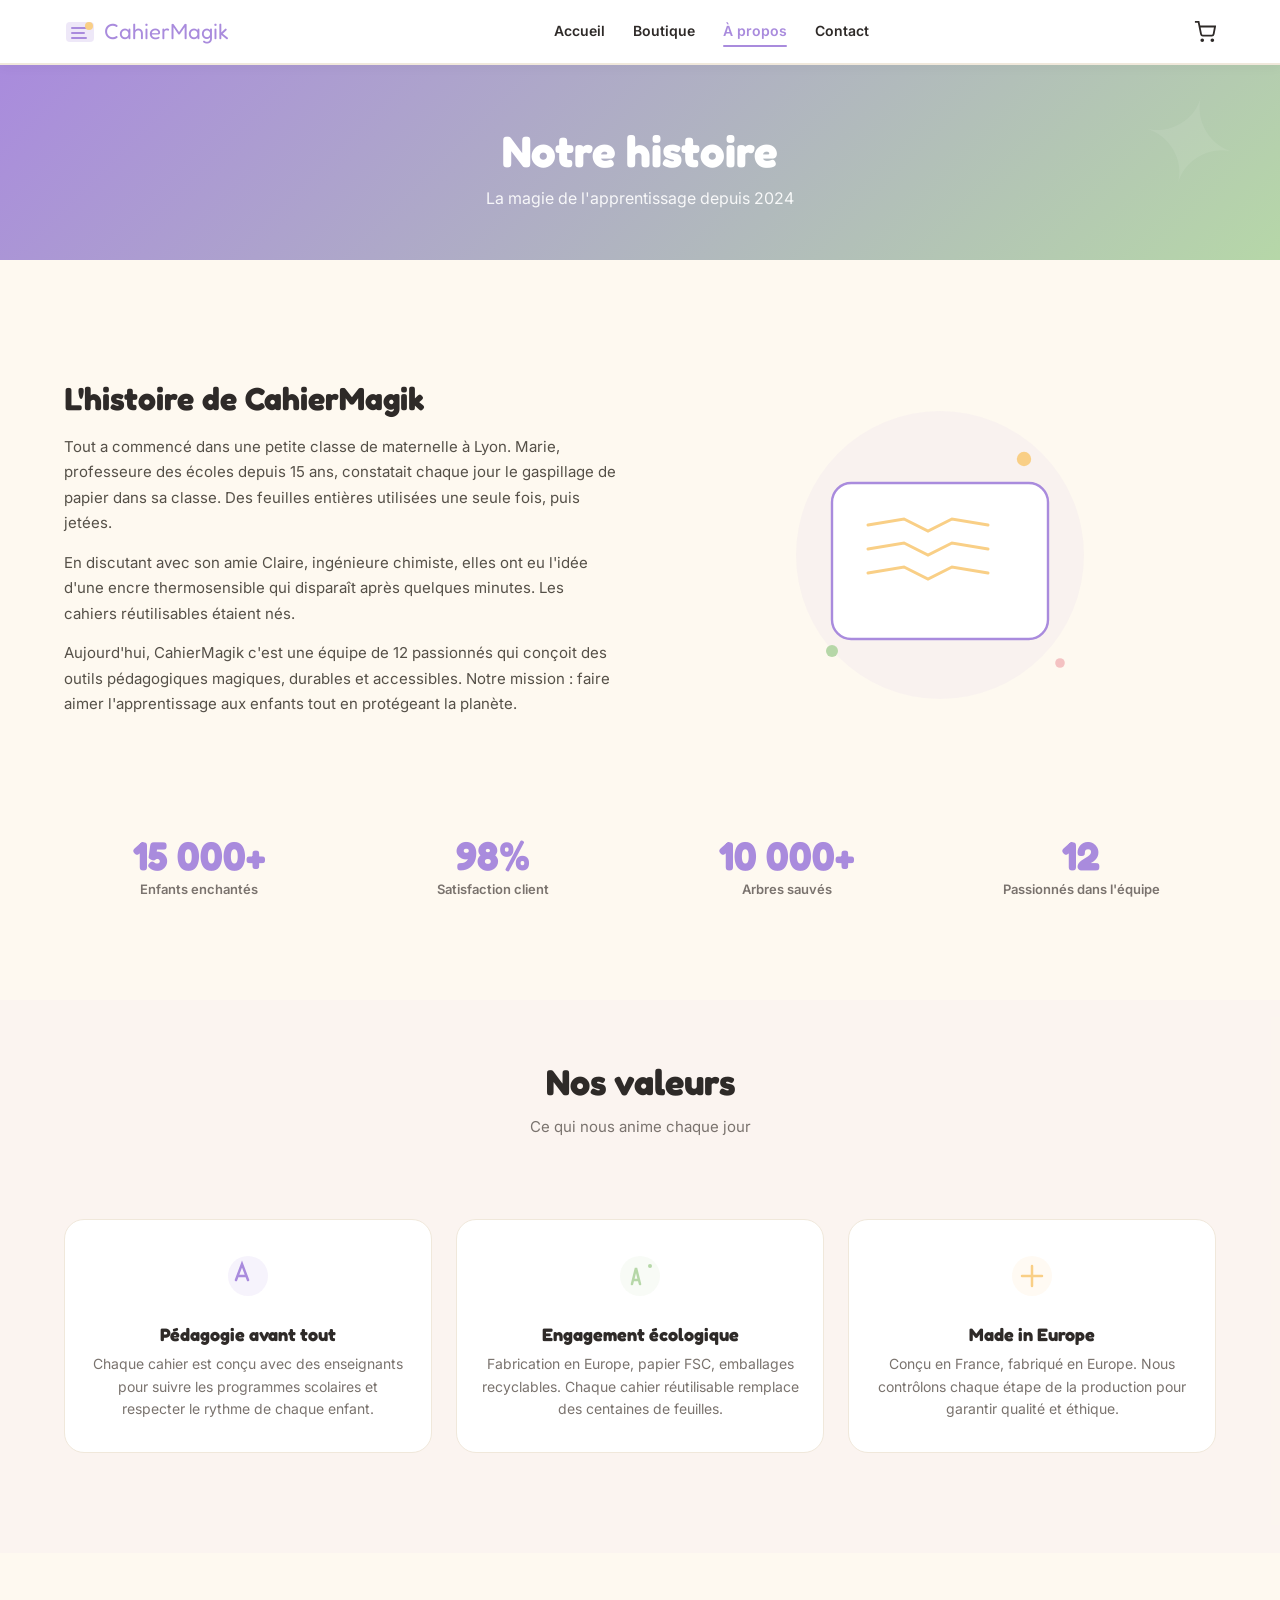
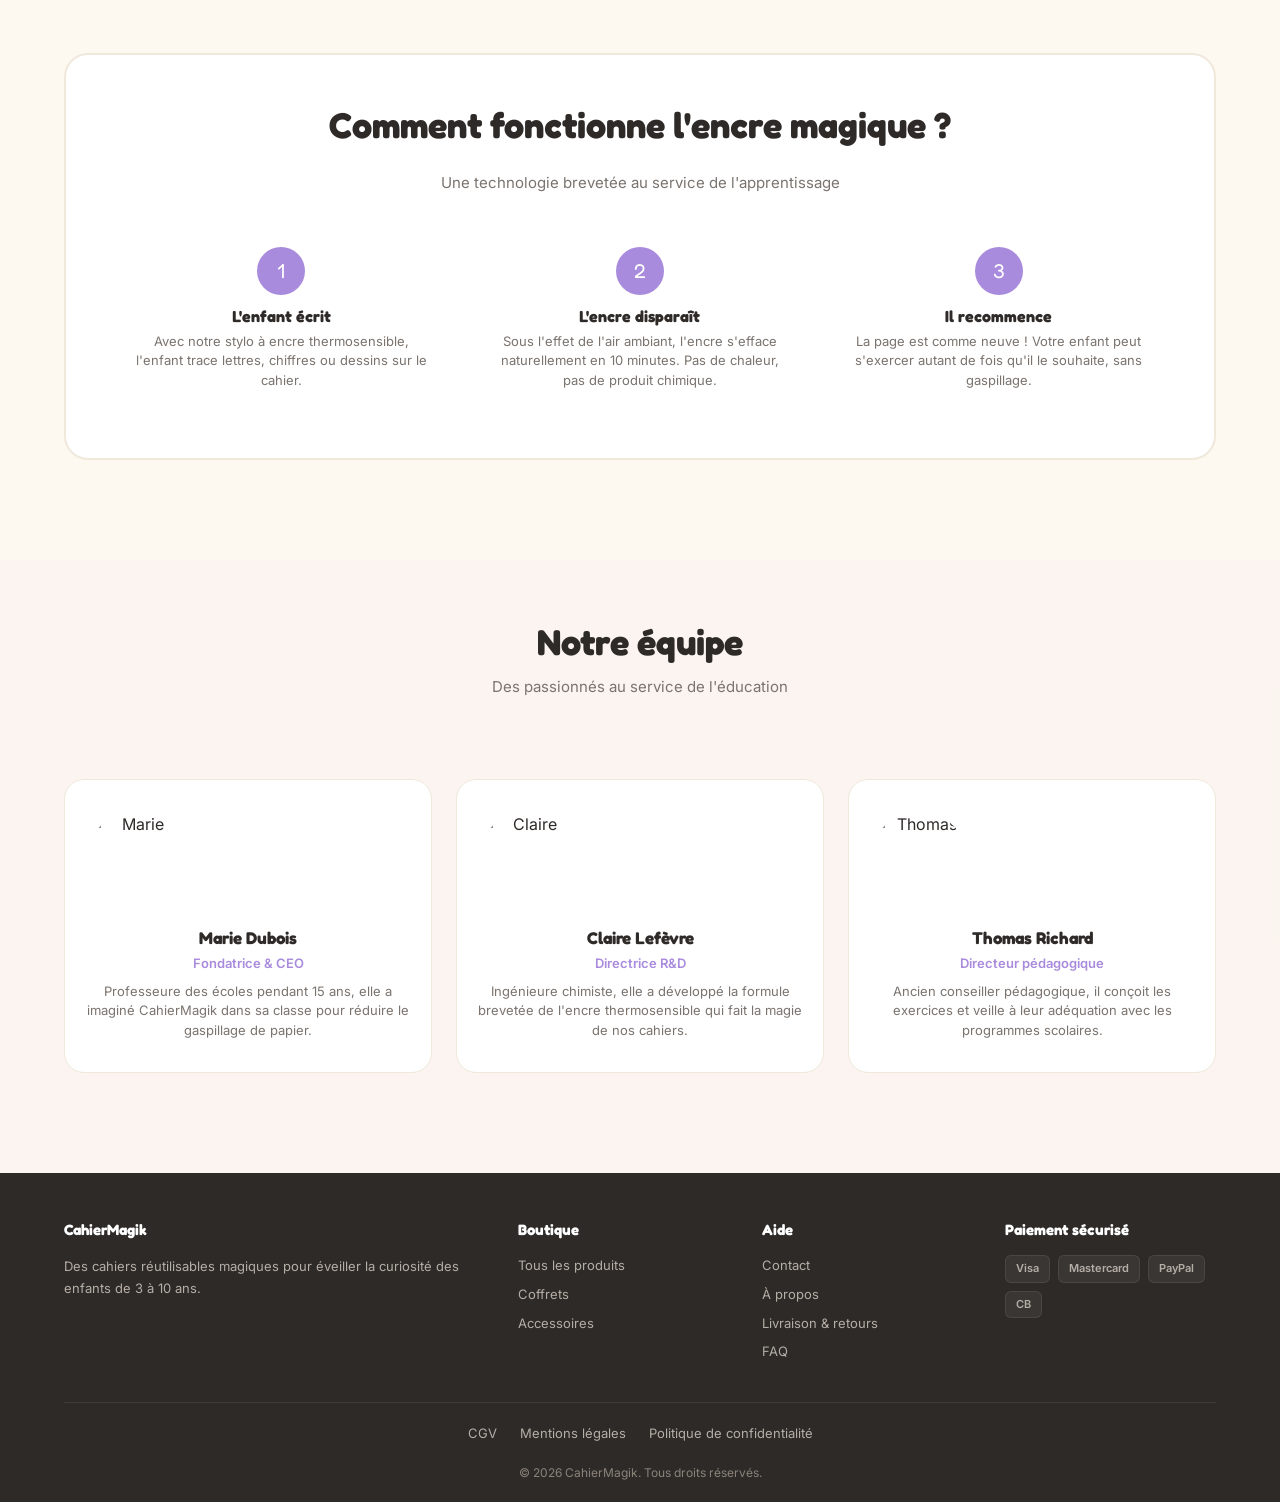
==== commit 9d6f955f: "Correction lien FAQ: href=# -> href=faq.html dans tous les footers" ====
--- a/about.html
+++ b/about.html
@@ -339,7 +339,8 @@
           <h4>Aide</h4>
           <a href="contact.html">Contact</a>
           <a href="about.html">À propos</a>
-          <a href="#">Livraison & retours</a>
+          <a href="livraison-retours.html">Livraison & retours</a>
+          <a href="faq.html">FAQ</a>
         </div>
         <div>
           <h4>Paiement sécurisé</h4>
@@ -349,9 +350,9 @@
         </div>
       </div>
       <div class="footer-bottom">
-        <a href="#" style="display:inline;margin:0 10px">CGV</a>
-        <a href="#" style="display:inline;margin:0 10px">Mentions légales</a>
-        <a href="#" style="display:inline;margin:0 10px">Politique de confidentialité</a>
+        <a href="cgv.html" style="display:inline;margin:0 10px">CGV</a>
+        <a href="mentions-legales.html" style="display:inline;margin:0 10px">Mentions légales</a>
+        <a href="confidentialite.html" style="display:inline;margin:0 10px">Politique de confidentialité</a>
         <br><br>
         © 2026 CahierMagik. Tous droits réservés.
       </div>
